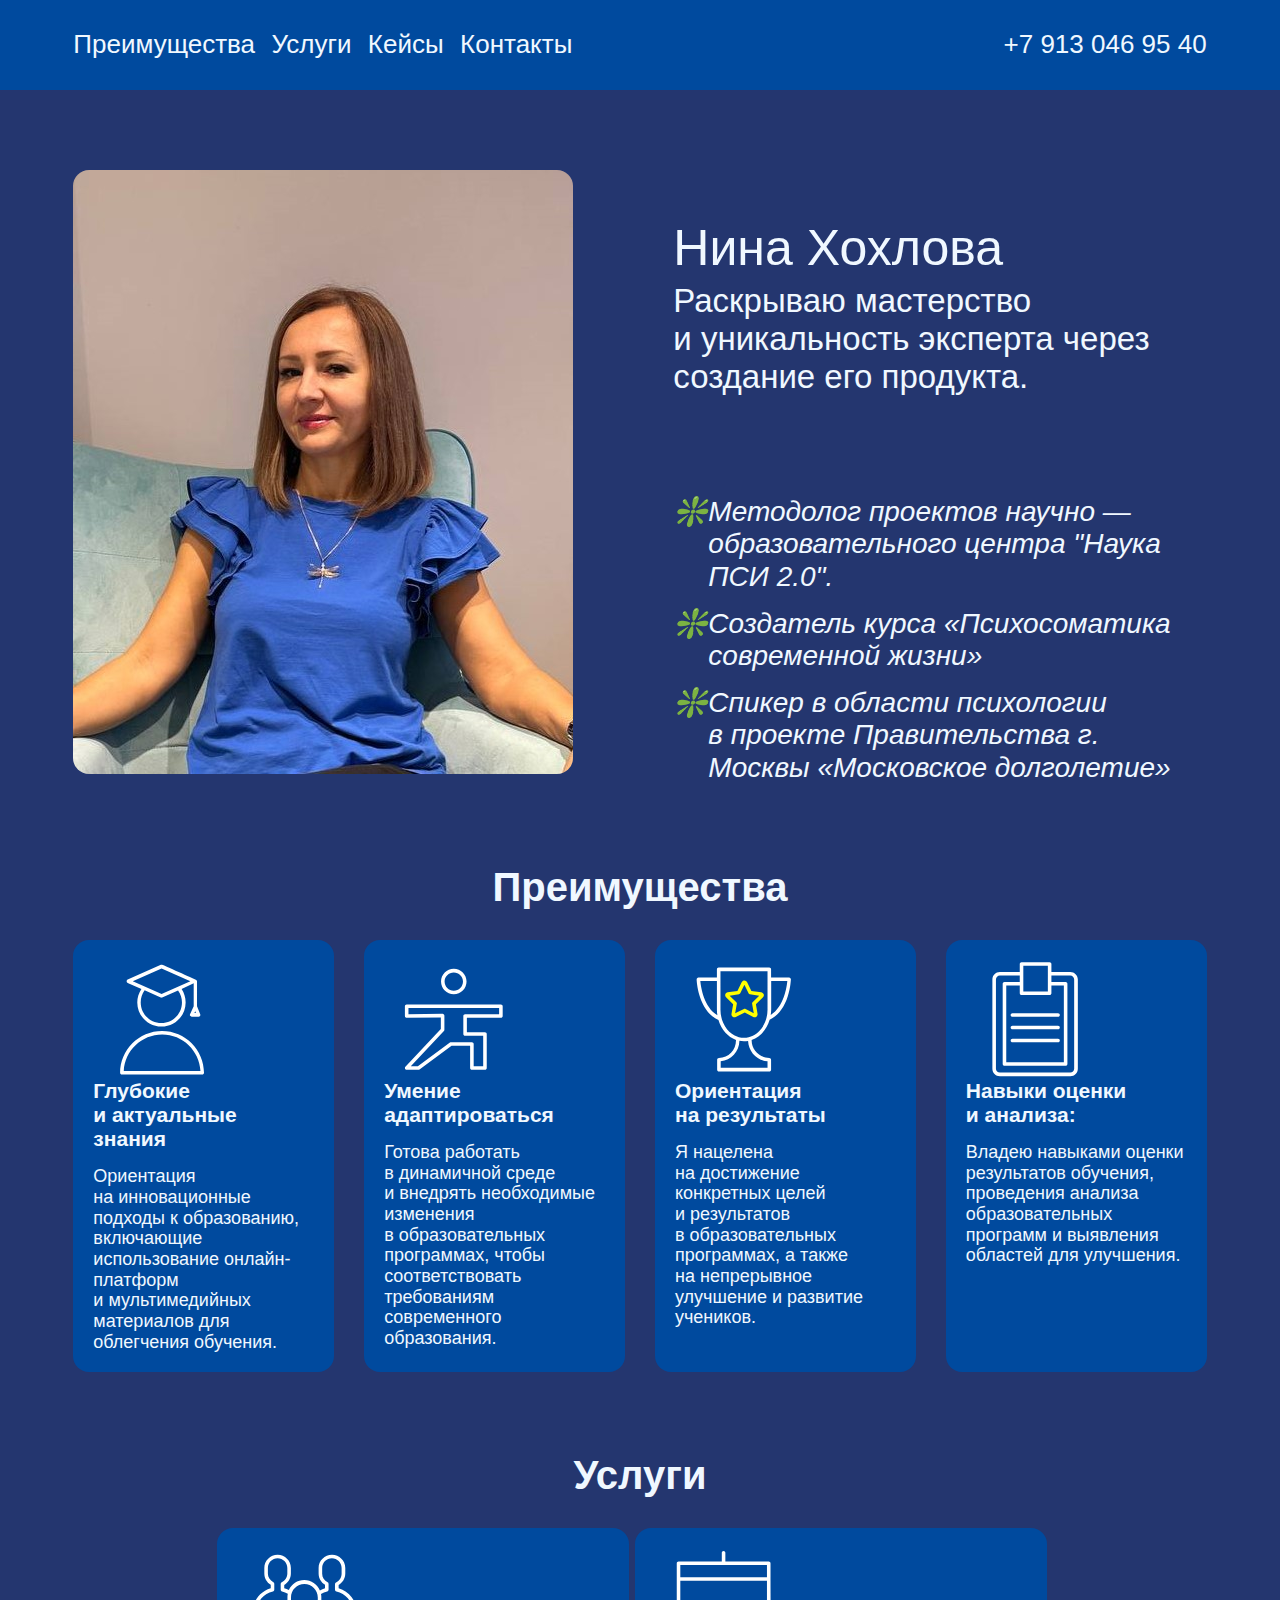
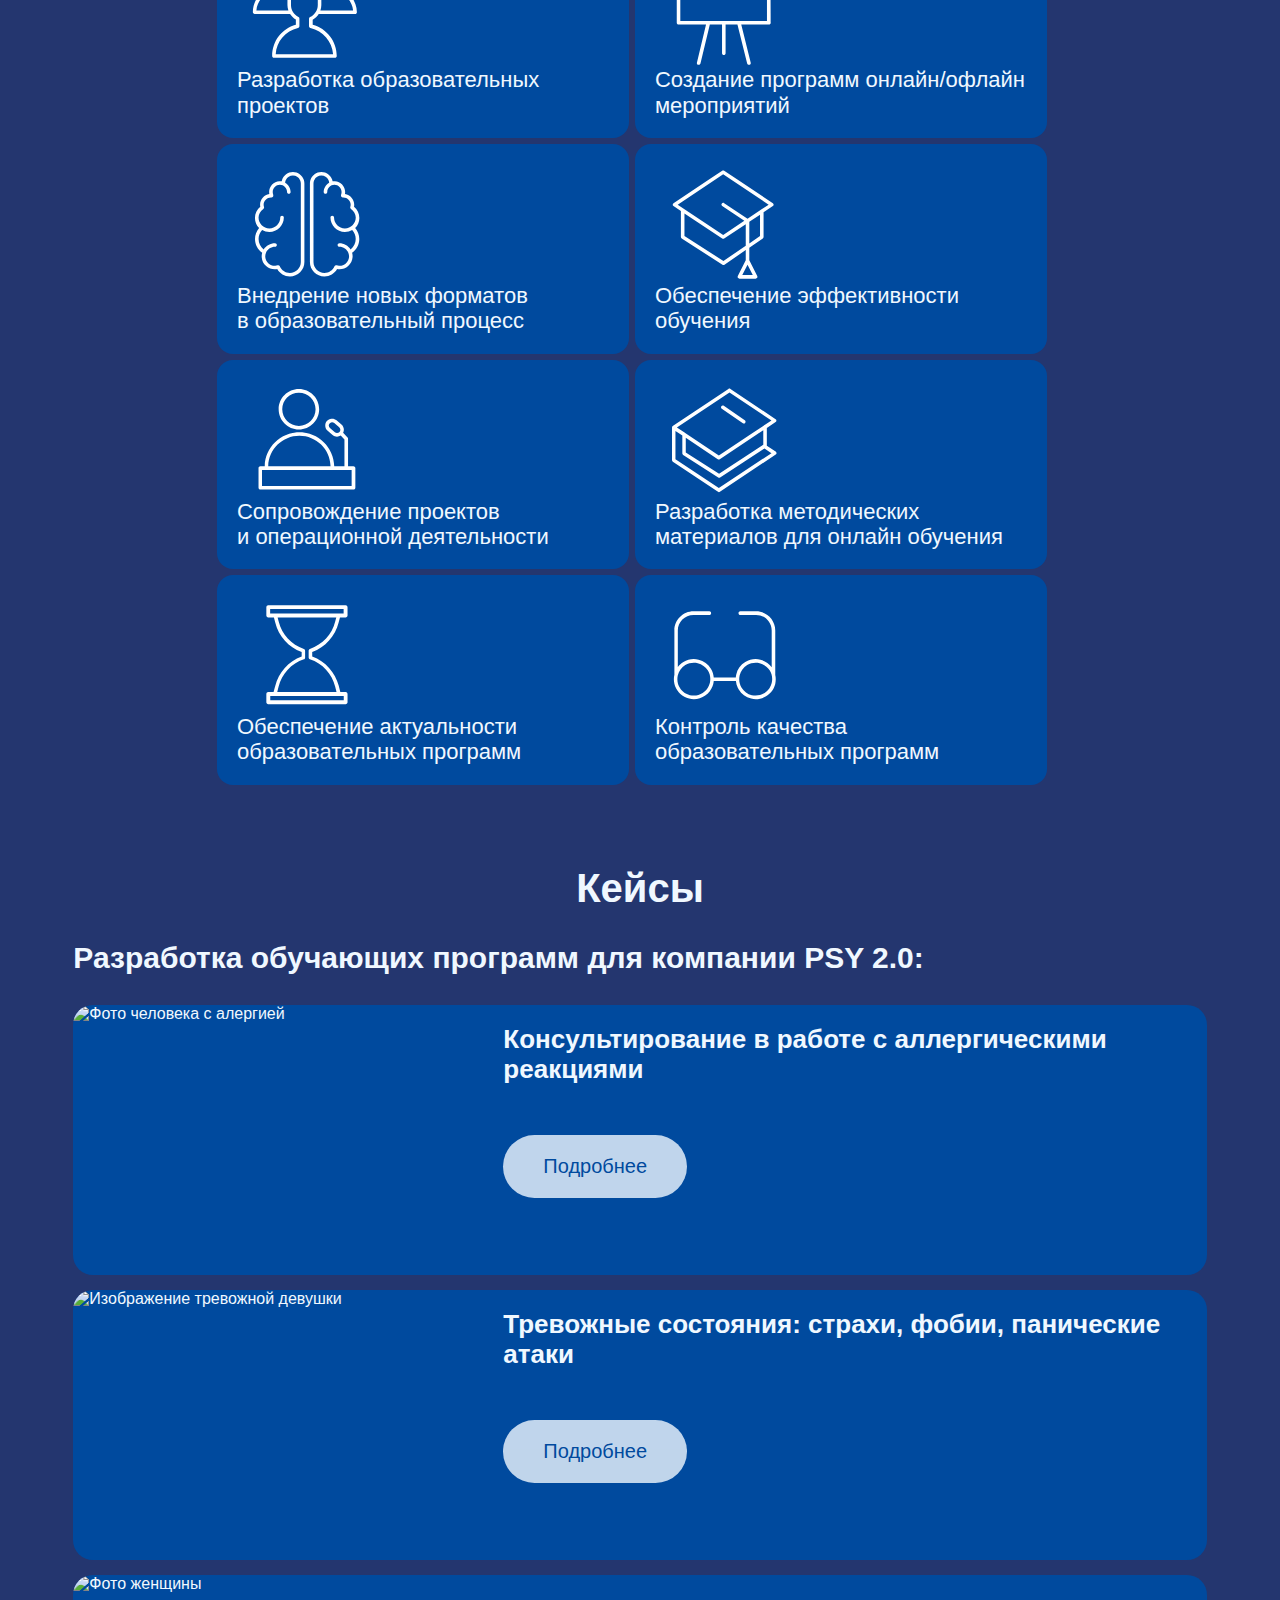
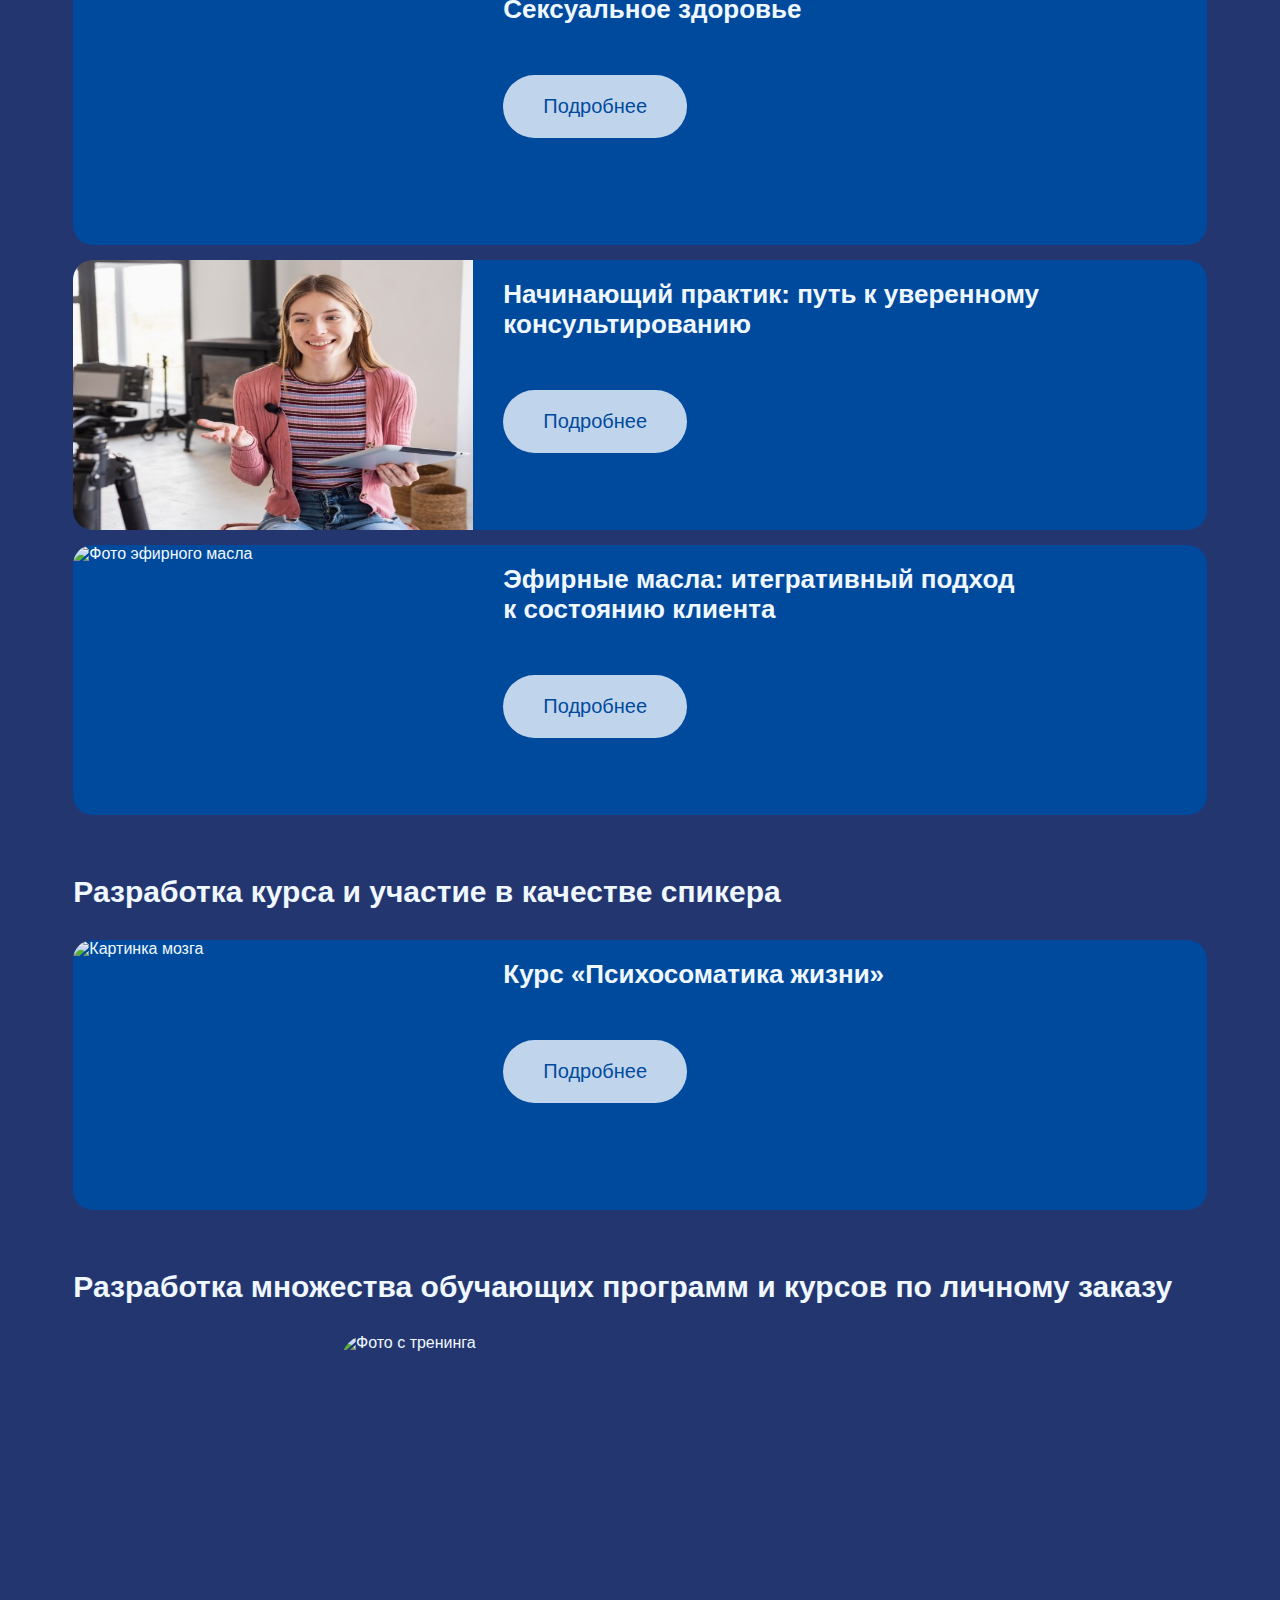
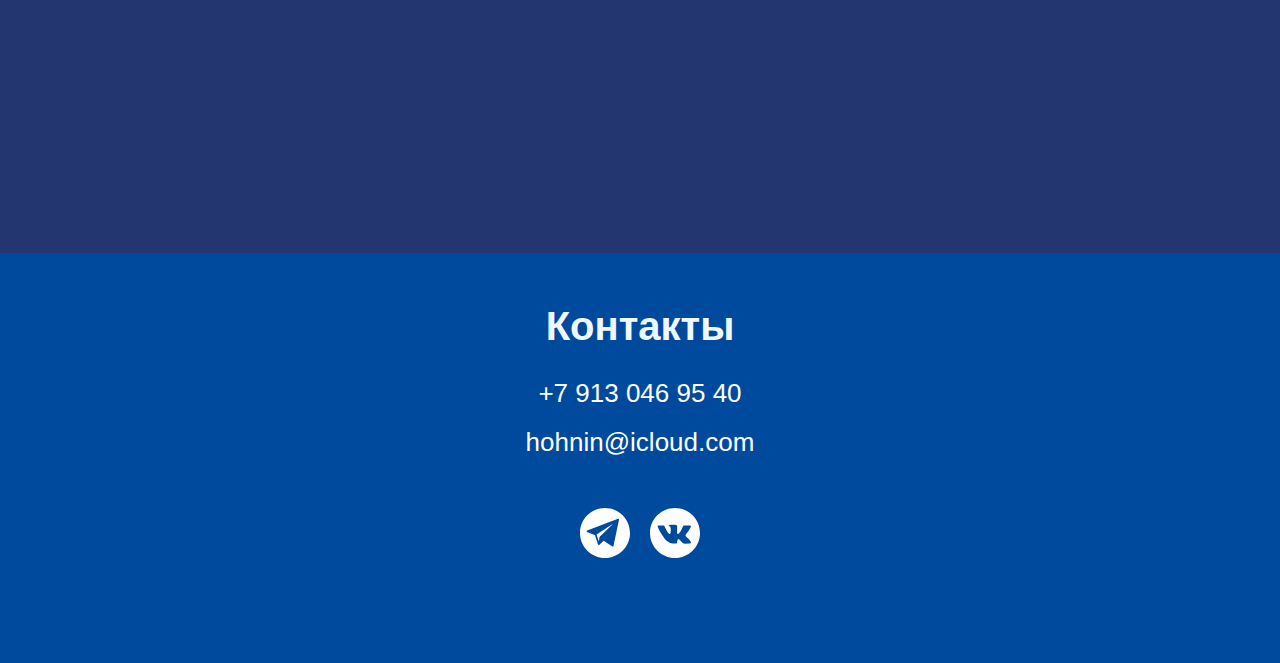
==== NinaKhokhlova/index.html @ d850c5a0 "responsive layout is done" ====
<!DOCTYPE html>
<html lang="ru">
<head>
  <meta charset="UTF-8">
  <meta name="viewport" content="width=device-width, initial-scale=1.0">
  <title>Хохлова Нина - методолог</title>
  <link rel="stylesheet" href="css/normalize.css">
  <link rel="stylesheet" href="css/style.css">
  <link rel="stylesheet" href="css/media.css">
</head>
<body>
  <header class="header">
    <div class="container header__container">
      <nav class="header__nav">
        <ul class="header__list list-reset">
          <li><a href="#benefits" class="header__item">Преимущества</a></li>
          <li><a href="#services" class="header__item">Услуги</a></li>
          <li><a href="#" class="header__item">Кейсы</a></li>
          <li><a href="#" class="header__item">Контакты</a></li>
        </ul>
      </nav>
      <a href="tel:+79130469540" class="header__phone">+7 913 046 95 40</a>
      <button class="btn-reset burger">
        <span class="burger__line"></span>
        <span class="burger__line"></span>
        <span class="burger__line"></span>
      </button>
    </div>
  </header>
  <main>
    <section class="top">
      <div class="container flex">
        <picture class="top__photo">
          <source srcset="img/ninaKhokhlovaSmall.jpg" media="(max-width: 1452px)">
          <img src="img/topPhoto.jpg" alt="Фото Нины Хохловой">
        </picture>
        <div class="top__card">
          <h1 class="top__name">Нина Хохлова</h1>
          <h2 class="top__subhead">Раскрываю мастерство и&nbsp;уникальность эксперта через создание его продукта.</h2>
          <p class="top__descr">
          </p>
          <ul class="top__list">
            <li class="top__item">Методолог проектов научно&nbsp;&mdash; образовательного центра &quot;Наука ПСИ 2.0&quot;.</li>
            <li class="top__item">Создатель курса &laquo;Психосоматика современной жизни&raquo;</li>
            <li class="top__item">Спикер в&nbsp;области психологии в&nbsp;проекте Правительства г. Москвы &laquo;Московское долголетие&raquo;</li>
          </ul>
        </div>
      </div>
    </section>
    <section id="benefits" class="benefits">
      <div class="container">
        <h2 class="section-head benefits__head">Преимущества</h2>
        <ul class="benefits__list list-reset">
          <li class="benefits__item">
            <img class="bp" src="img/knowledge1920.svg" alt="">
            <h3 class="benefits__benefit">Глубокие и&nbsp;актуальные знания</h3>
            <p class="benefits__descr">Ориентация на&nbsp;инновационные подходы к&nbsp;образованию, включающие использование онлайн-платформ и&nbsp;мультимедийных материалов для облегчения обучения.</p>
          </li>
          <li class="benefits__item">
            <img class="bp" src="img/move1920.svg" alt="">
            <h3 class="benefits__benefit">Умение адаптироваться</h3>
            <p class="benefits__descr">Готова работать в&nbsp;динамичной среде и&nbsp;внедрять необходимые изменения в&nbsp;образовательных программах, чтобы соответствовать требованиям современного образования.</p>
          </li>
          <li class="benefits__item">
            <img class="bp" src="img/benef1920-cup.svg" alt="">
            <h3 class="benefits__benefit">Ориентация на&nbsp;результаты</h3>
            <p class="benefits__descr">Я&nbsp;нацелена на&nbsp;достижение конкретных целей и&nbsp;результатов в&nbsp;образовательных программах, а&nbsp;также на&nbsp;непрерывное улучшение и&nbsp;развитие учеников.</p>
          </li>
          <li class="benefits__item">
            <img class="bp" src="img/analysis1920.svg" alt="">
            <h3 class="benefits__benefit">Навыки оценки и&nbsp;анализа:</h3>
            <p class="benefits__descr">Владею навыками оценки результатов обучения, проведения анализа образовательных программ и&nbsp;выявления областей для улучшения.</p>
          </li>
        </ul>
      </div>
    </section>
    <section id="services" class="services">
      <div class="container">
        <h2 class="section-head services__head">Услуги</h2>
        <ul class="services__list list-reset">
          <li class="services__service">
            <img class="bp" src="img/group.svg" alt="">
            Разработка образовательных проектов
          </li>
          <li class="services__service">
            <img class="bp" src="img/flipchart.svg" alt=""> 
            Создание программ онлайн/офлайн мероприятий
          </li>
          <li class="services__service">
            <img class="bp" src="img/brain.svg" alt="">
            Внедрение новых форматов в&nbsp;образовательный процесс
          </li>
          <li class="services__service">
            <img class="bp" src="img/hat.svg" alt="">
            Обеспечение эффективности обучения
          </li>
          <li class="services__service">
            <img class="bp" src="img/speaker.svg" alt="">
            Сопровождение проектов и&nbsp;операционной деятельности
          </li>
          <li class="services__service">
            <img class="bp" src="img/book.svg" alt="">
            Разработка методических материалов для онлайн обучения
          </li>
          <li class="services__service">
            <img class="bp" src="img/hourglass.svg" alt="">
            Обеспечение актуальности образовательных программ
          </li>
          <li class="services__service">
            <img class="bp" src="img/glasses.svg" alt="">
            Контроль качества образовательных программ
          </li>
        </ul>
      </div>
    </section>
    <section class="cases">
      <div class="container">
        <h2 class="section-head">Кейсы</h2>
        <span class="cases__card">
          <h3 class="cases__name">Разработка обучающих программ для компании PSY 2.0:</h3>
          <ul class="cases__list list-reset">
            <li class="cases__case">
              <img src="https://medyunion.ru/upload/iblock/8a1/t15v2bgcmighpe0ggkk4ngg0sd3tzs2g.jpg" alt=" Фото человека с алергией" class="cases__img">
              <span class="cases__info">
                <h4 class="cases__head">Консультирование в&nbsp;работе с&nbsp;аллергическими реакциями</h4>
                <button class="cases__button btn-reset"><a target="_blank" href="https://psy20.education/allergy" class="cases__link">Подробнее</a></button>
              </span>
            </li>
            <li class="cases__case">
              <img class="cases__img" src="https://medvestnik.by/images/kfjjigu.jpg" alt="Изображение тревожной девушки">
              <span class="cases__info">
                <h4 class="cases__head">Тревожные состояния: страхи, фобии, панические атаки</h4>
                <button class="cases__button btn-reset"><a target="_blank" href="https://psy20.education/panic" class="cases__link">Подробнее</a></button>
              </span>
            </li>
            <li class="cases__case">
              <img src="https://g.delfi.lv/images/pix/768x438/HmWRMCiFavg/sieviete-sarkanas-lupas-gramata-55122252.jpg" alt="Фото женщины" class="cases__img">
              <span class="cases__info">
                <h4 class="cases__head">Сексуальное здоровье</h4>
                <button class="cases__button btn-reset"><a target="_blank" href="https://psy20.education/sexology" class="cases__link">Подробнее</a></button>
              </span>
            </li>
            <li class="cases__case">
              <img src="img/teacher.jpg" alt="Фото молодой преподовательницы" class="cases__img">
              <span class="cases__info">
                <h4 class="cases__head">Начинающий практик: путь к&nbsp;уверенному консультированию</h4>
                <button class="cases__button btn-reset"><a target="_blank" href="https://psy20.education/start" class="cases__link">Подробнее</a></button>
              </span>
            </li>
            <li class="cases__case">
              <img src="https://cs2.livemaster.ru/storage/66/a9/86e964533bf7e7a39a4aa1d5e1tg--kosmetika-ruchnoj-raboty-lavanda-efirnoe-maslo-vosstanovlenno.jpg" alt="Фото эфирного масла" class="cases__img">
              <span class="cases__info">
                <h4 class="cases__head">Эфирные масла: итегративный подход к&nbsp;состоянию клиента</h4>
                <button class="btn-reset cases__button"><a target="_blank" href="https://psy20.education/aroma" class="cases__link">Подробнее</a></button>
              </span>
            </li>
          </ul>
        </span>
        <h3 class="cases__name">Разработка курса и&nbsp;участие в качестве спикера</h3>
        <span class="cases__card flex row cases__case">
          <img class="cases__img" src="https://s0.rbk.ru/v6_top_pics/media/img/9/28/756247201483289.jpg" alt="Картинка мозга">
          <span class="cases__info">
            <h4 class="cases__head">Курс &laquo;Психосоматика жизни&raquo;</h4>
            <button class="btn-reset cases__button"><a target="_blank" href="https://xn----9sbhgarcba1arjhbl6a1a8b3a.xn--p1ai/%D1%81%D0%BA%D0%B0%D0%B7%D0%BA%D0%BE%D1%82%D0%B5%D1%80%D0%B0%D0%BF%D0%B8%D1%8F_copy15/" class="cases__link">Подробнее</a></button>
          </span>
        </span>
        <span class="cases__card">
          <h3 class="cases__name">Разработка множества обучающих программ и&nbsp;курсов по личному заказу</h3>
          <img class="cases__img cases__bigImg" src="https://rent4all.ru/Frontend/Images//Blog/2017/training_1.jpg" alt="Фото с тренинга">
          <span class="cases__info">
          </span>
        </span>
      </div>
    </section>
  </main>
  <footer class="footer">
    <div class="container">
      <h2 class="section-head footer__head">Контакты</h2>
      <a href="tel:+79130469540" class="footer__phone">+7 913 046 95 40</a>
      <a href="mailto:hohnin@icloud.com" class="footer__mail">hohnin@icloud.com</a>
      <span class="footer__icons">
        <a href="https://t.me/ninakhokhlova" class="footer__link"><img class="footer__svg" src="img/sn_telegram.svg" alt="Ссылка на Telegram"></a>
        <a href="https://vk.com/id268779433" class="footer__link"><img class="footer__svg" src="img/sn_vkontakte.svg" alt="Ссылка на Telegram"></a>
      </span>
    </div>
  </footer>
</body>
</html>
---- NinaKhokhlova/css/style.css ----
html {
  box-sizing: border-box;
}

body {
  font-family: 'FuturaPT', Arial, sans-serif;
  color: aliceblue;
  background-color: rgb(36, 54, 111); /*rgb(7, 7, 77)*/
}

* {
  margin-top: 0;
}

.flex {
  display: flex;
}

.container {
  max-width: 1700px;
  margin: 0 auto;
}

.burger {
  display: none;
}

.list-reset {
  margin: 0;
  padding: 0;
  list-style: none;
}

.btn-reset {
  background-color: transparent;
  border: none;
}

/*header*/

.header {
  margin-bottom: 80px;
  background-color: rgb(0, 74, 158);
}

.header__container {
  display: flex;
  justify-content: space-between;
}

.header__list {
  display: flex;
  flex-direction: row;
  gap: calc(70/1920*100%);
  padding: 30px 0;
}

.header__item {
  text-decoration: none;
  font-size: 26px;
  color: aliceblue;
  transition: color 0.3s ease-in-out, border 0.3s ease-in-out, outline 0.3s ease-in-out;
}

.header__item:focus {
  color: rgb(209, 221, 232);
}

.header__item:hover {
  border-bottom: 1px solid rgb(229, 153, 12);
}

.header__item:active {
  outline: 1px solid rgba(214, 250, 255, 0.067);
}

.header__phone {
  padding: 30px 0;
  font-size: 26px;
  text-decoration: none;
  color: aliceblue;
  transition: color 0.3s ease-in-out, outline 0.3s ease-in-out;
}

.header__phone:focus {
  color: rgb(209, 221, 232);
}

.header__phone:hover {
  color: rgb(229, 153, 12);
}

.header__phone:active {
  outline: 1px solid rgba(214, 250, 255, 0.067);
}

/*top*/

.top {
  margin-bottom: 80px;
}

.top__photo img {
  border-radius: 16px;
  overflow: hidden;
}

.top__card {
  max-width: 900px;
  padding-left: 100px;
}

.top__name {
  margin-top: 0;
  margin-bottom: 5px;
  padding-top: 100px;
  font-size: 60px;
  font-weight: 500;
}

.top__subhead {
  margin-top: 0;
  margin-bottom: 100px;
  font-size: 40px;
  font-weight: 500;
}

.top__list {
  display: flex;
  flex-direction: column;
  gap: 15px;
  margin: 0;
  padding: 0;
  padding-left: 35px;
  list-style: '❇️';
}

.top__item {
  font-size: 30px;
  font-style: italic;
}

/*benefits*/

.section-head {
  margin: 0 auto;
  margin-top: 0;
  margin-bottom: 30px;
  font-size: 48px;
  text-align: center;
}

.benefits {
  margin-bottom: 80px;
}

.bp {
  width: 140px;
  height: 119px;
}

.benefits__list {
  display: flex;
  width: 100%;
  justify-content: center;
  flex-direction: row;
  gap: 30px;
  margin: 0 auto;
}

.benefits__item {
  display: inline-flex;
  flex-direction: column;
  max-width: 400px;
  width: 100%;
  padding: 20px;
  background-color: rgb(0, 74, 158);
  border-radius: 16px;
  transition: background-color 0.5s ease-in-out;
}

.benefits__item:hover {
  background-color: rgb(55, 121, 196);
}

.benefits__benefit {
  margin-top: 0;
  margin-bottom: 15px;
  font-size: 24px;
}

.benefits__descr {
  margin: 0;
  font-size: 22px;
}

/*services*/

.services {
  margin-bottom: 80px;
}

.services__list {
  display: flex;
  flex-wrap: wrap;
  max-width: 1667px;
  margin: 0 auto;
  gap: 6px;
}

.services__service {
  display: flex;
  flex-direction: column;
  max-width: 372px;
  width: 100%;
  padding: 20px;
  font-size: 22px;
  background-color: rgb(0, 74, 158);
  border-radius: 16px;
  transition: background-color 0.5s ease-in-out;
}

.services__service:hover {
  background-color: rgb(55, 121, 196);
}

/*cases*/

.cases__name {
  font-size: 47px;
}

.cases__card {
  margin-bottom: 60px;
}

.cases__list {
  display: flex;
  flex-direction: column;
  gap: 15px;
  margin-bottom: 60px;
}

.cases__case {
  display: flex;
  margin-left: 0;
  border-radius: 20px;
  overflow: hidden;
  background-color: rgb(0, 74, 158);
}

.cases__info {
  padding-top: 20px;
  padding-left: 30px;
  padding-right: 30px;
}

.cases__head {
  margin-bottom: 50px;
  font-size: 42px;
}

.cases__img {
  max-width: 500px;
  width: 100%;
  height: 320px;
}

.cases__button {
  padding: 20px 40px;
  color: rgb(0, 74, 158);
  border-radius: 50px;
  background-color: aliceblue;
  opacity: 0.8;
  transition: outline 0.3s ease-in-out, opacity 0.3s ease-in-out, color 0.3s ease-in-out;
}

.cases__button:focus {
  outline: 2px solid orange;
}

.cases__button:hover {
  opacity: 1;
}

.cases__button:active {
  color: orange;
}

.cases__link {
  font-size: 30px;
  color: inherit;
  text-decoration: none;
}

.cases__bigImg {
  display: flex;
  max-width: 1000px;
  width: 100%;
  min-height: 660px;
  margin: 0 auto;
  margin-bottom: 100px;
  border-radius: 30px;
}

/*footer*/
.footer {
  background-color: rgb(0, 74, 158);
}

.footer__head {
  padding-top: 50px;
}

.footer__phone {
  display: block;
  margin-bottom: 20px;
  text-align: center;
  font-size: 35px;
  text-decoration: none;
  color: white;
}

.footer__mail {
  display: block;
  padding-bottom: 50px;
  text-align: center;
  font-size: 35px;
  text-decoration: none;
  color: white;
}

.footer__icons {
  display: flex;
  justify-content: center;
  gap: 20px;
  padding-bottom: 100px;
}

.footer__svg {
  width: 50px;
  height: 50px;
}
---- NinaKhokhlova/css/media.css ----
body {
  --container: calc(1700/1920*100%);
}

@media (max-width: 1698px) {

  .container {
    max-width: var(--container);
  }

  .top__card {
    max-width: 700px;
  }

  .top__name {
    font-size: 50px;
  }

  .top__subhead {
    font-size: 38px;
  }

  .services__list {
    max-width: 1272px;
    margin: 0 auto;
  }

  .cases__name {
    font-size: 38px;
  }

  .cases__head {
    font-size: 30px;
  }

  .cases__link {
    font-size: 25px;
  }

  .cases__bigImg {
    max-width: 800px;
    min-height: 500px;
  }

  .footer__mail, .footer__phone {
    font-size: 30px;
  }
}

@media (max-width: 1452px) {

  .top__card {
    max-width: 650px;
  }

  .top__name {
    padding-top: 50px;
  }

  .top__subhead {
    font-size: 33px;
  }

  .top__item {
    font-size: 28px;
  }

  .section-head {
    font-size: 40px;
  }

  .benefits__benefit {
    font-size: 21px;
  }

  .benefits__descr {
    font-size: 18px;
  }

  .services__list {
    max-width: 846px;
  }

  .cases__name {
    font-size: 30px;
  }

  .cases__head {
    font-size: 26px;
  }

  .cases__link {
    font-size: 20px;
  }

  .cases__img {
    max-width: 400px;
    height: 270px;
  }

  .cases__bigImg {
    max-width: 600px;
    min-height: 400px;
  }

  .footer__mail, .footer__phone {
    font-size: 26px;
  }
}

@media (max-width: 1200px) {

  .section-head {
    font-size: 35px;
    font-weight: 500;
  }

  .header__item {
    font-size: 22px;
  }

  .header__phone {
    font-size: 22px;
  }

  .top__card {
    max-width: 570px;
    padding-left: 70px;
  }

  .top__photo img {
    max-width: 400px;
  }

  .top__name {
    font-size: 40px;
  }

  .top__subhead {
    margin-bottom: 50px;
    font-size: 30px;
  }

  .top__item {
    font-size: 25px;
  }

  .benefits__descr {
    font-size: 15px;
  }

  .services__service {
    font-size: 16px;
  }

  .benefits__benefit {
    font-size: 16px;
  }

  .benefits__descr {
    font-size: 14px;
  }

  .cases__name {
    font-size: 27px;
  }

  .cases__head {
    font-size: 20px;
  }

  .cases__link {
    font-size: 18px;
  }
}

@media (max-width: 1100px) {

  .section-head {
    font-size: 30px;
  }

  .top__photo img {
    max-width: 300px;
  }

  .top__name {
    padding-top: 0;
    font-size: 35px;
  }

  .top__subhead {
    margin-bottom: 38px;
    font-size: 25px;
  }

  .benefits__list {
    gap: 10px;
  }

  .benefits__item {
    padding: 10px;
  }

  .cases__name {
    font-size: 23px;
  }
}

@media (max-width: 992px) {
  .top__photo img {
    max-width: 200px;
  }

  .top__card {
    max-width: 500px;
  }

  .top__name {
    font-size: 30px;
  }

  .top__subhead {
    margin-bottom: 28px;
    font-size: 20px;
  }

  .top__item {
    font-size: 18px;
  }

  .section-head {
    font-size: 25px;
  }

  .benefits__benefit {
    font-size: 14px;
  }

  .benefits__descr {
    font-size: 12px;
  }

  .services__list {
    max-width: 750px;
    margin: 0 auto;
  }

  .services__service {
    max-width: 315px;
  }

  .cases__name {
    font-size: 20px;
  }

  .cases__head {
    font-size: 18px;
  }

  .cases__link {
    font-size: 16px;
  }

  .footer__mail, .footer__phone {
    font-size: 22px;
  }
}

@media (max-width: 830px) {
  .top__card {
    max-width: 400px;
    padding-left: 40px;
  }

  .services__list {
    max-width: 475px;
  }

  .services__service {
    max-width: 189px;
  }

  .cases__img {
    width: 290px;
    height: 200px;
  }
}

@media (max-width: 740px) {

  .flex {
    justify-content: space-between;
  }

  .header__item, .header__phone {
    font-size: 18px;
  }

  .top__card {
    max-width: 370px;
    padding-left: 15px;
  }

  .top__photo img {
    max-width: 150px;
  }

  .top__name {
    font-size: 28px;
  }

  .top__subhead {
    font-size: 19px;
  }

  .top__descr {
    font-size: 16px;
  }

  .section-head {
    font-size: 25px;
  }

  .benefits__list {
    flex-wrap: wrap;
  }

  .bp {
    margin: 0 auto;
  }

  .cases__name {
    font-size: 19px;
  }

  .cases__head {
    font-size: 17px;
  }

  .cases__link {
    font-size: 16px;
  }

  .cases__head {
    margin-bottom: 20px;
  }

  .cases__img {
    width: 200px;
    height: 150px;
  }

  .cases__button {
    padding: 10px 25px;
  }

}

@media (max-width: 568px) {

  .header {
    margin-bottom: 40px;
  }

  .header__container {
    flex-direction: column-reverse;
  }

  .header__phone {
    display: none;
  }

  .header__list {
    display: flex;
    justify-content: center;
  }

  .header__item {
    font-size: 17px;
  }

  .flex {
    flex-direction: column;
  }

  .row {
    flex-direction: row;
  }

  .top__photo {
    margin: 0 auto;
  }

  .top__photo img {
    max-width: 200px;
    margin: 0 auto;
  }

  .top__card {
    max-width: 500px;
    padding-left: 0;
  }

  .top__name {
    text-align: center;
  }

  .top__subhead {
    text-align: center;
  }

  .services__list {
    max-width: 320px;
  }

  .services__service {
    max-width: 137px;
    padding: 10px;
    font-size: 13px;
  }

  .cases__name {
    font-size: 17px;
  }

  .cases__head {
    margin-bottom: 10px;
    font-size: 15px;
  }

  .cases__img {
    display: none;
  }

  .cases__button {
    margin-bottom: 10px;
  }

  .cases__link {
    font-size: 13px;
  }

  .footer__mail, .footer__phone {
    font-size: 17px;
  }

  .footer__icons {
    padding-bottom: 50px;
  }
}

@media (max-width: 362px) {

  .header__list {
    overflow: scroll;
  }

  .services__list {
    max-width: 138px;
  }
}
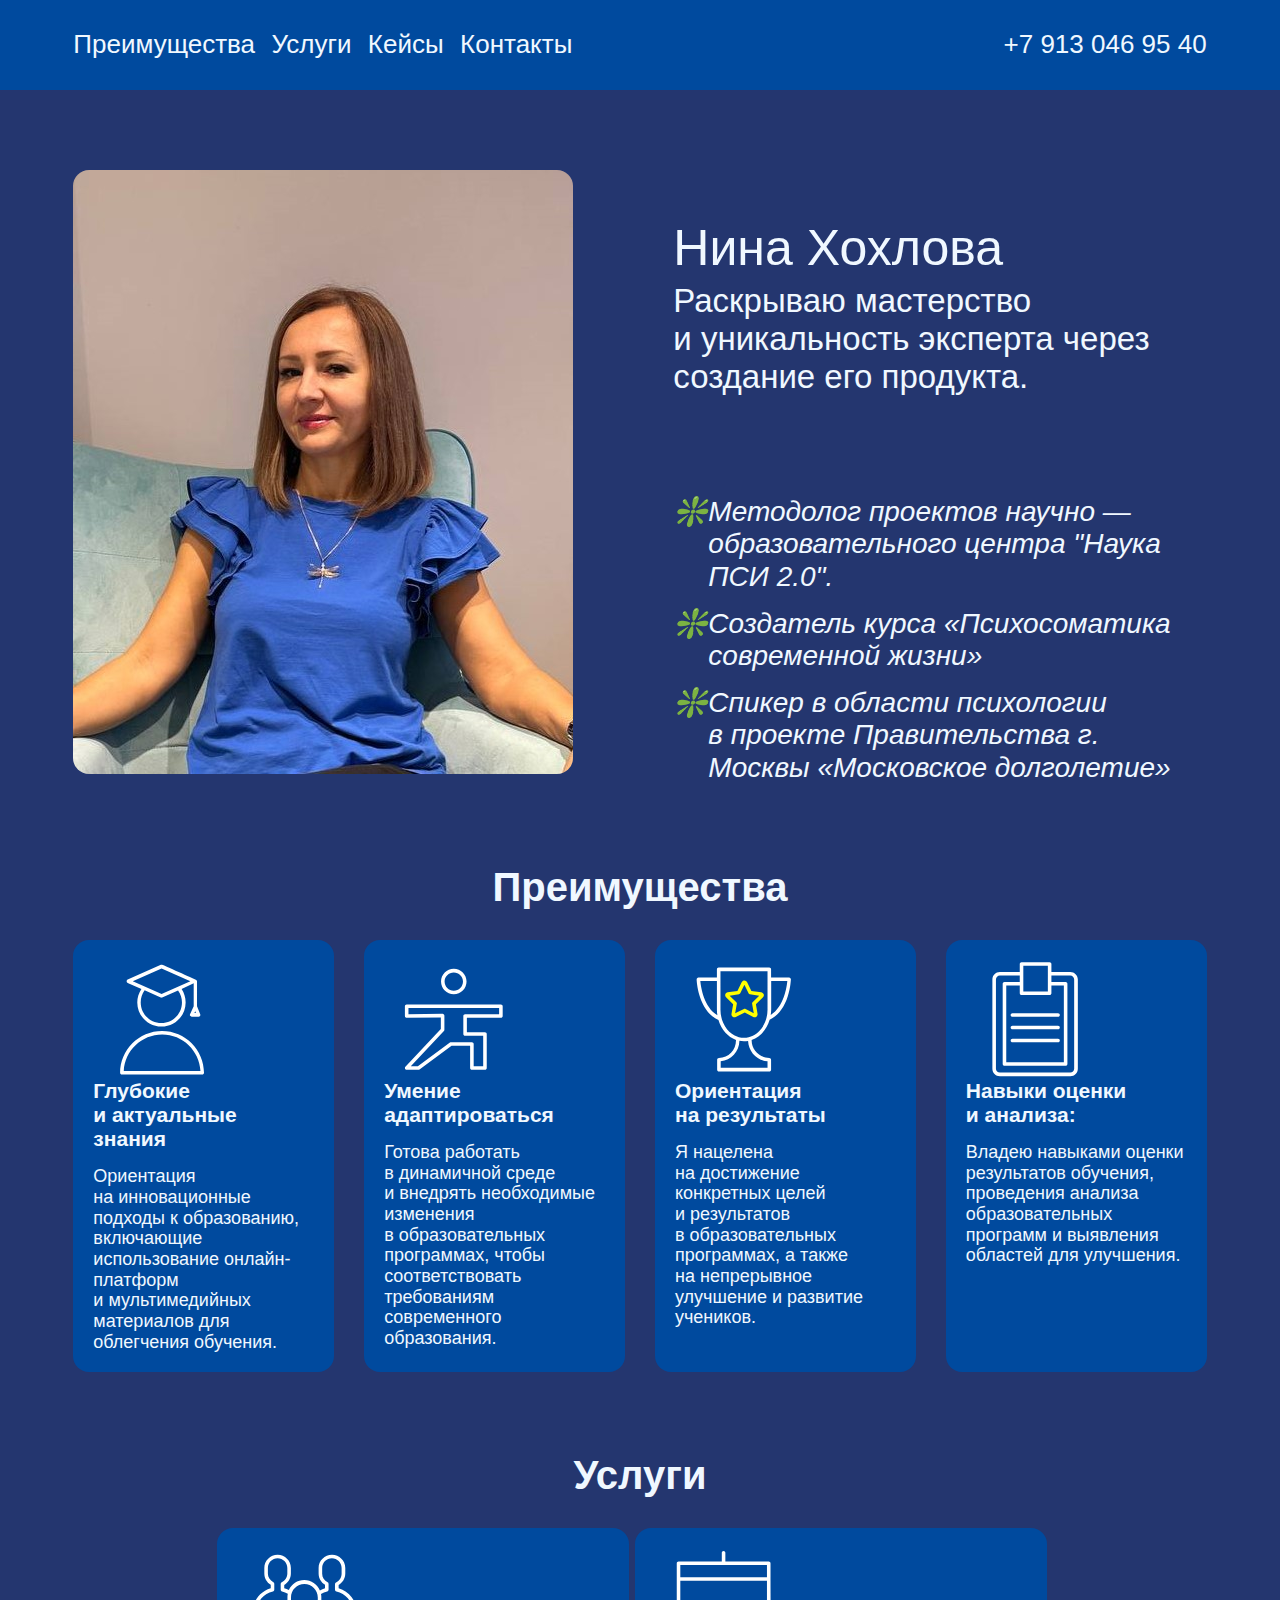
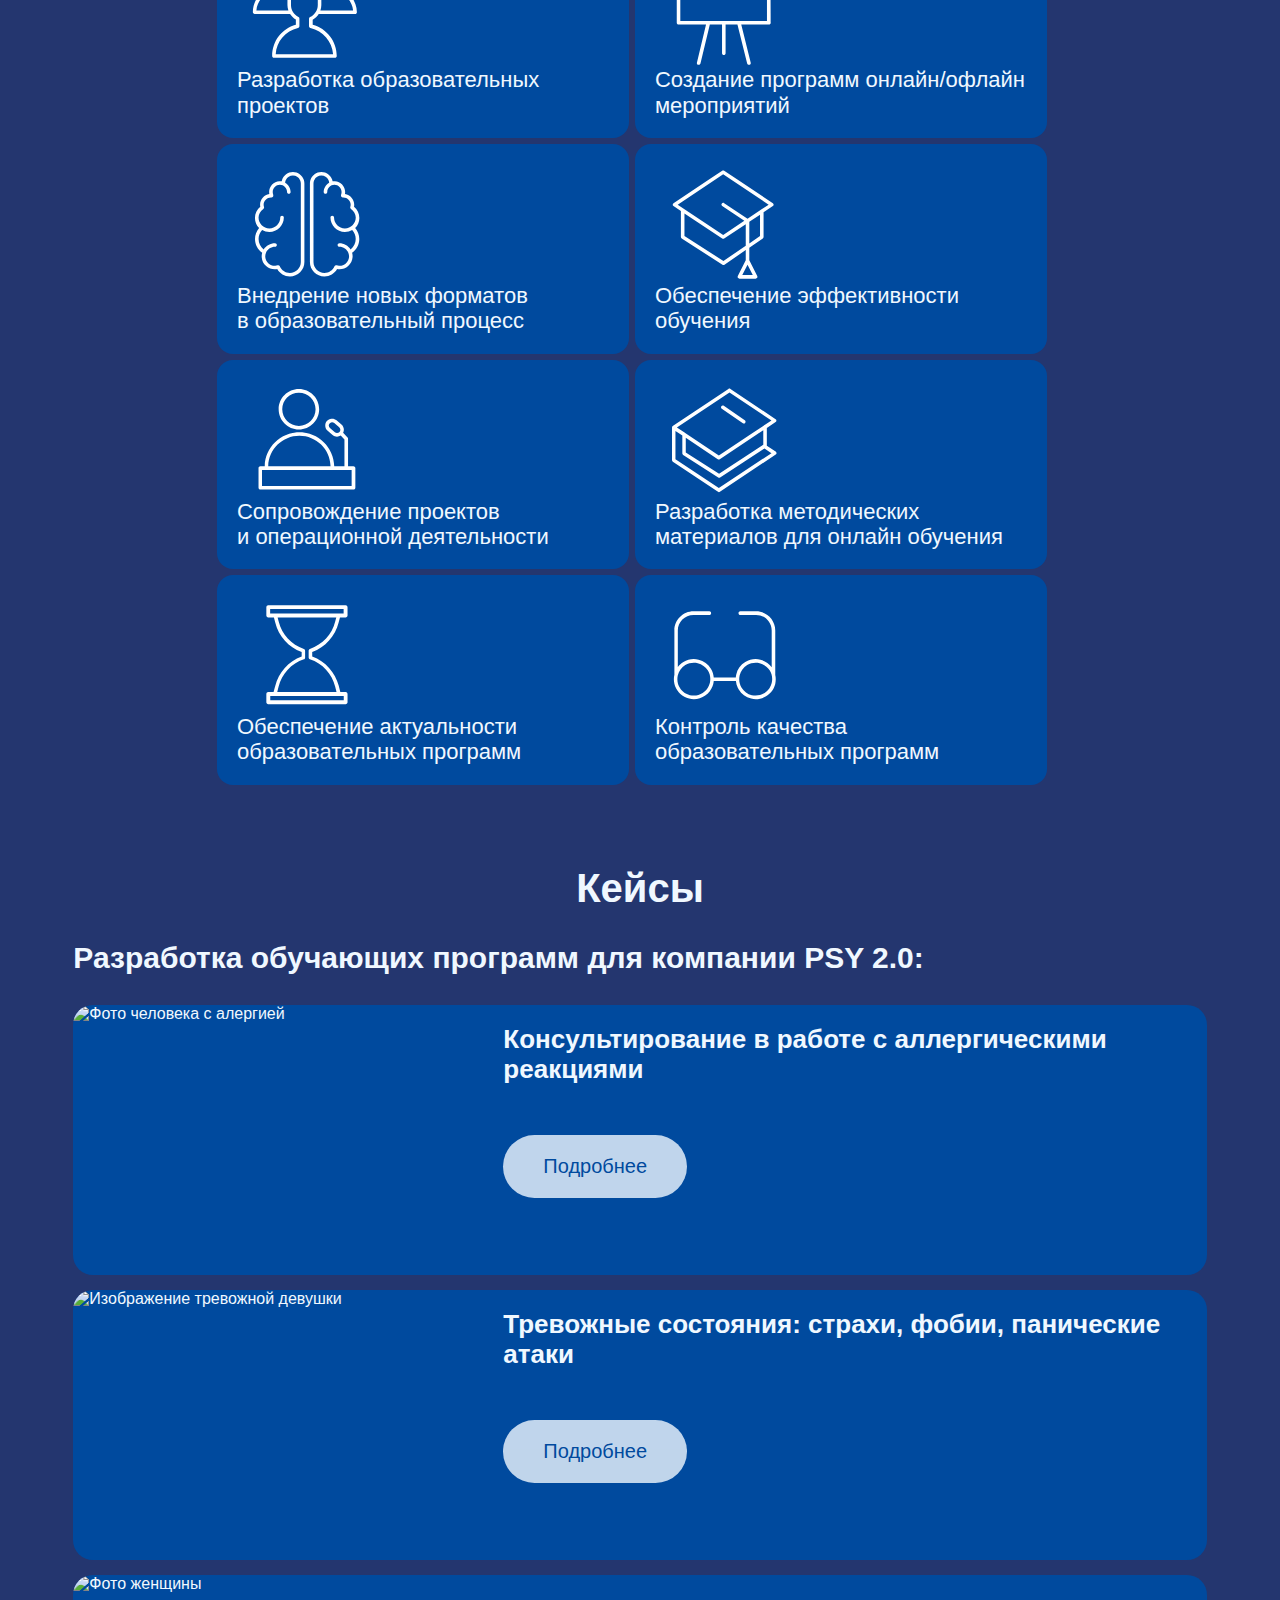
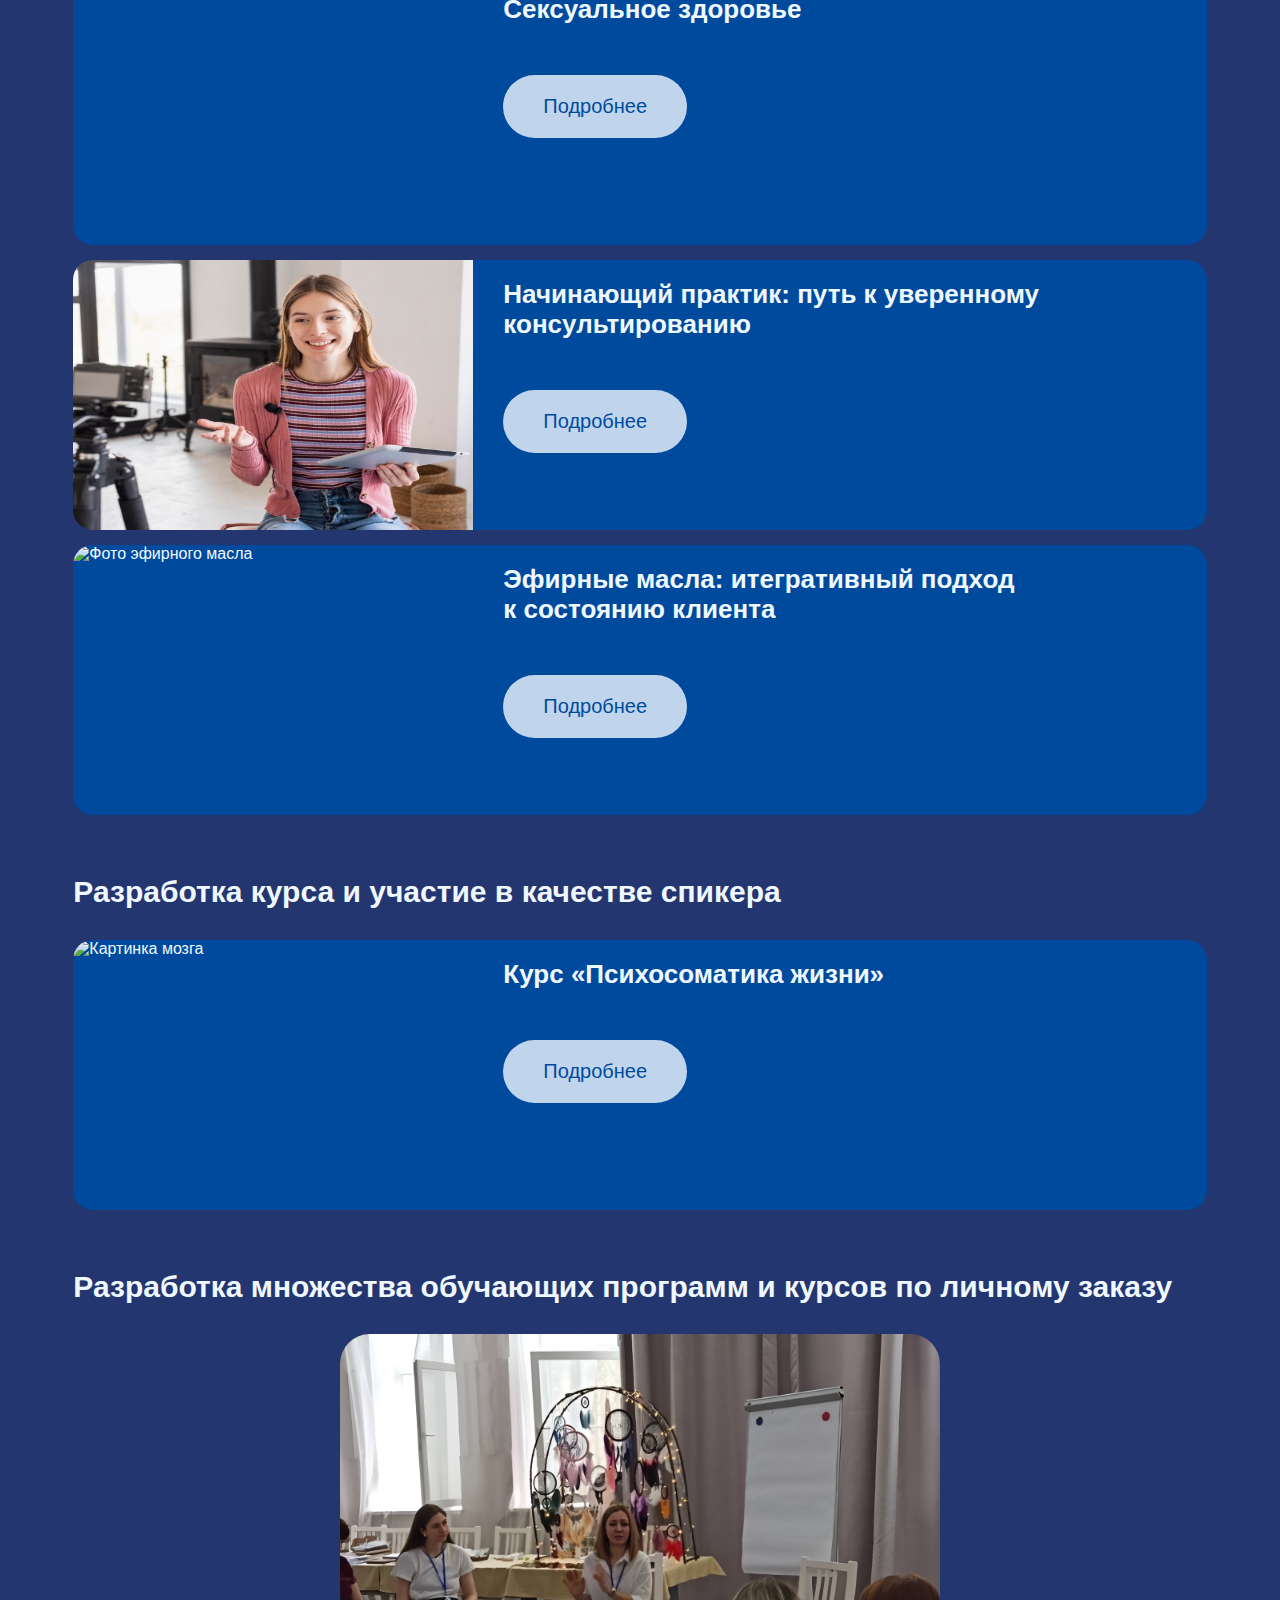
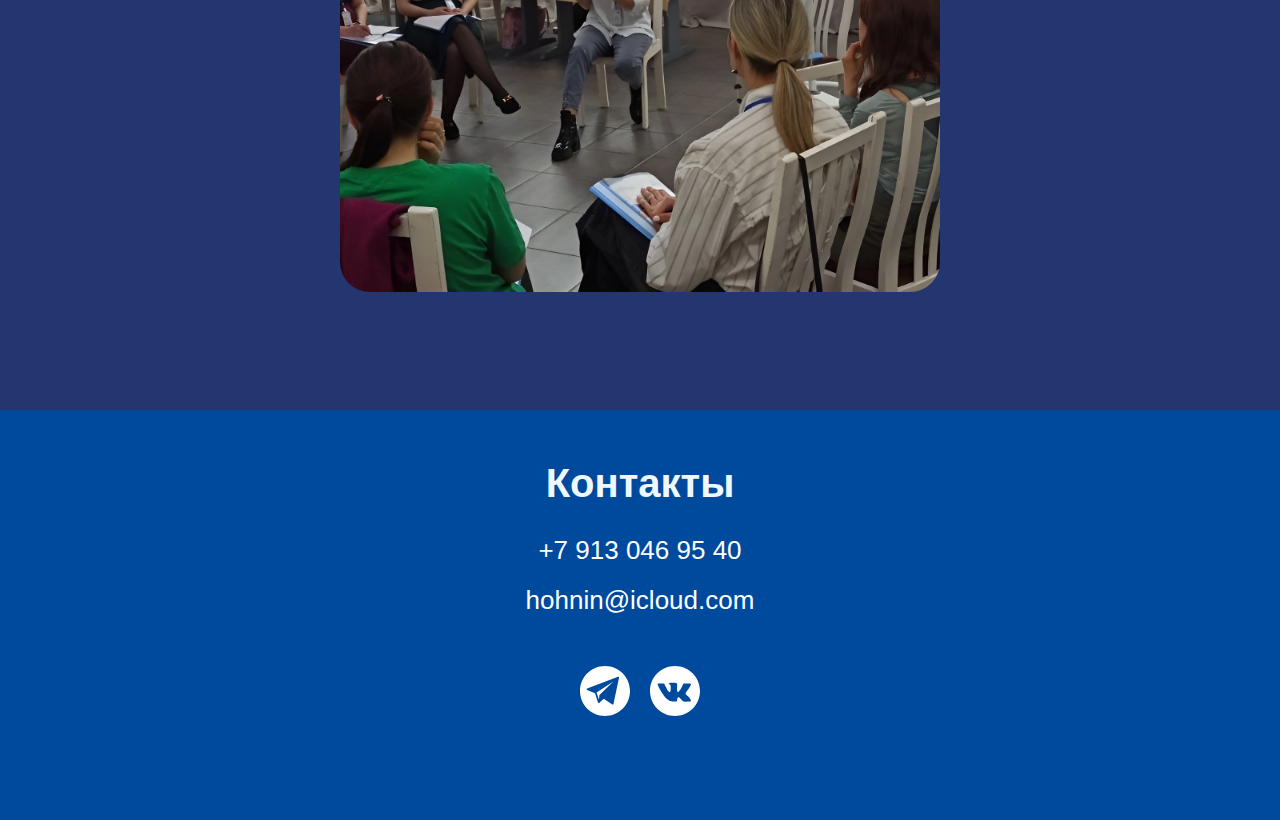
==== commit 296b58b3: "the work is done" ====
--- a/NinaKhokhlova/index.html
+++ b/NinaKhokhlova/index.html
@@ -20,11 +20,6 @@
         </ul>
       </nav>
       <a href="tel:+79130469540" class="header__phone">+7 913 046 95 40</a>
-      <button class="btn-reset burger">
-        <span class="burger__line"></span>
-        <span class="burger__line"></span>
-        <span class="burger__line"></span>
-      </button>
     </div>
   </header>
   <main>
@@ -166,7 +161,7 @@
         </span>
         <span class="cases__card">
           <h3 class="cases__name">Разработка множества обучающих программ и&nbsp;курсов по личному заказу</h3>
-          <img class="cases__img cases__bigImg" src="https://rent4all.ru/Frontend/Images//Blog/2017/training_1.jpg" alt="Фото с тренинга">
+          <img class="cases__bigImg" src="img/aGroupF.jpg" alt="Фото с тренинга">
           <span class="cases__info">
           </span>
         </span>
--- a/NinaKhokhlova/css/style.css
+++ b/NinaKhokhlova/css/style.css
@@ -295,9 +295,9 @@
 
 .cases__bigImg {
   display: flex;
-  max-width: 1000px;
-  width: 100%;
-  min-height: 660px;
+  max-width: 850px;
+  width: 100%;
+  min-height: 713px;
   margin: 0 auto;
   margin-bottom: 100px;
   border-radius: 30px;
--- a/NinaKhokhlova/css/media.css
+++ b/NinaKhokhlova/css/media.css
@@ -282,8 +282,13 @@
   }
 
   .cases__img {
-    width: 290px;
+    max-width: 290px;
     height: 200px;
+  }
+
+  .cases__bigImg {
+    max-width: 500px;
+    min-height: 380px;
   }
 }
 
@@ -347,12 +352,17 @@
   }
 
   .cases__img {
-    width: 200px;
+    max-width: 200px;
     height: 150px;
   }
 
   .cases__button {
     padding: 10px 25px;
+  }
+
+  .cases__bigImg {
+    max-width: 400px;
+    min-height: 250px;
   }
 
 }
@@ -459,4 +469,4 @@
   .services__list {
     max-width: 138px;
   }
-}+}
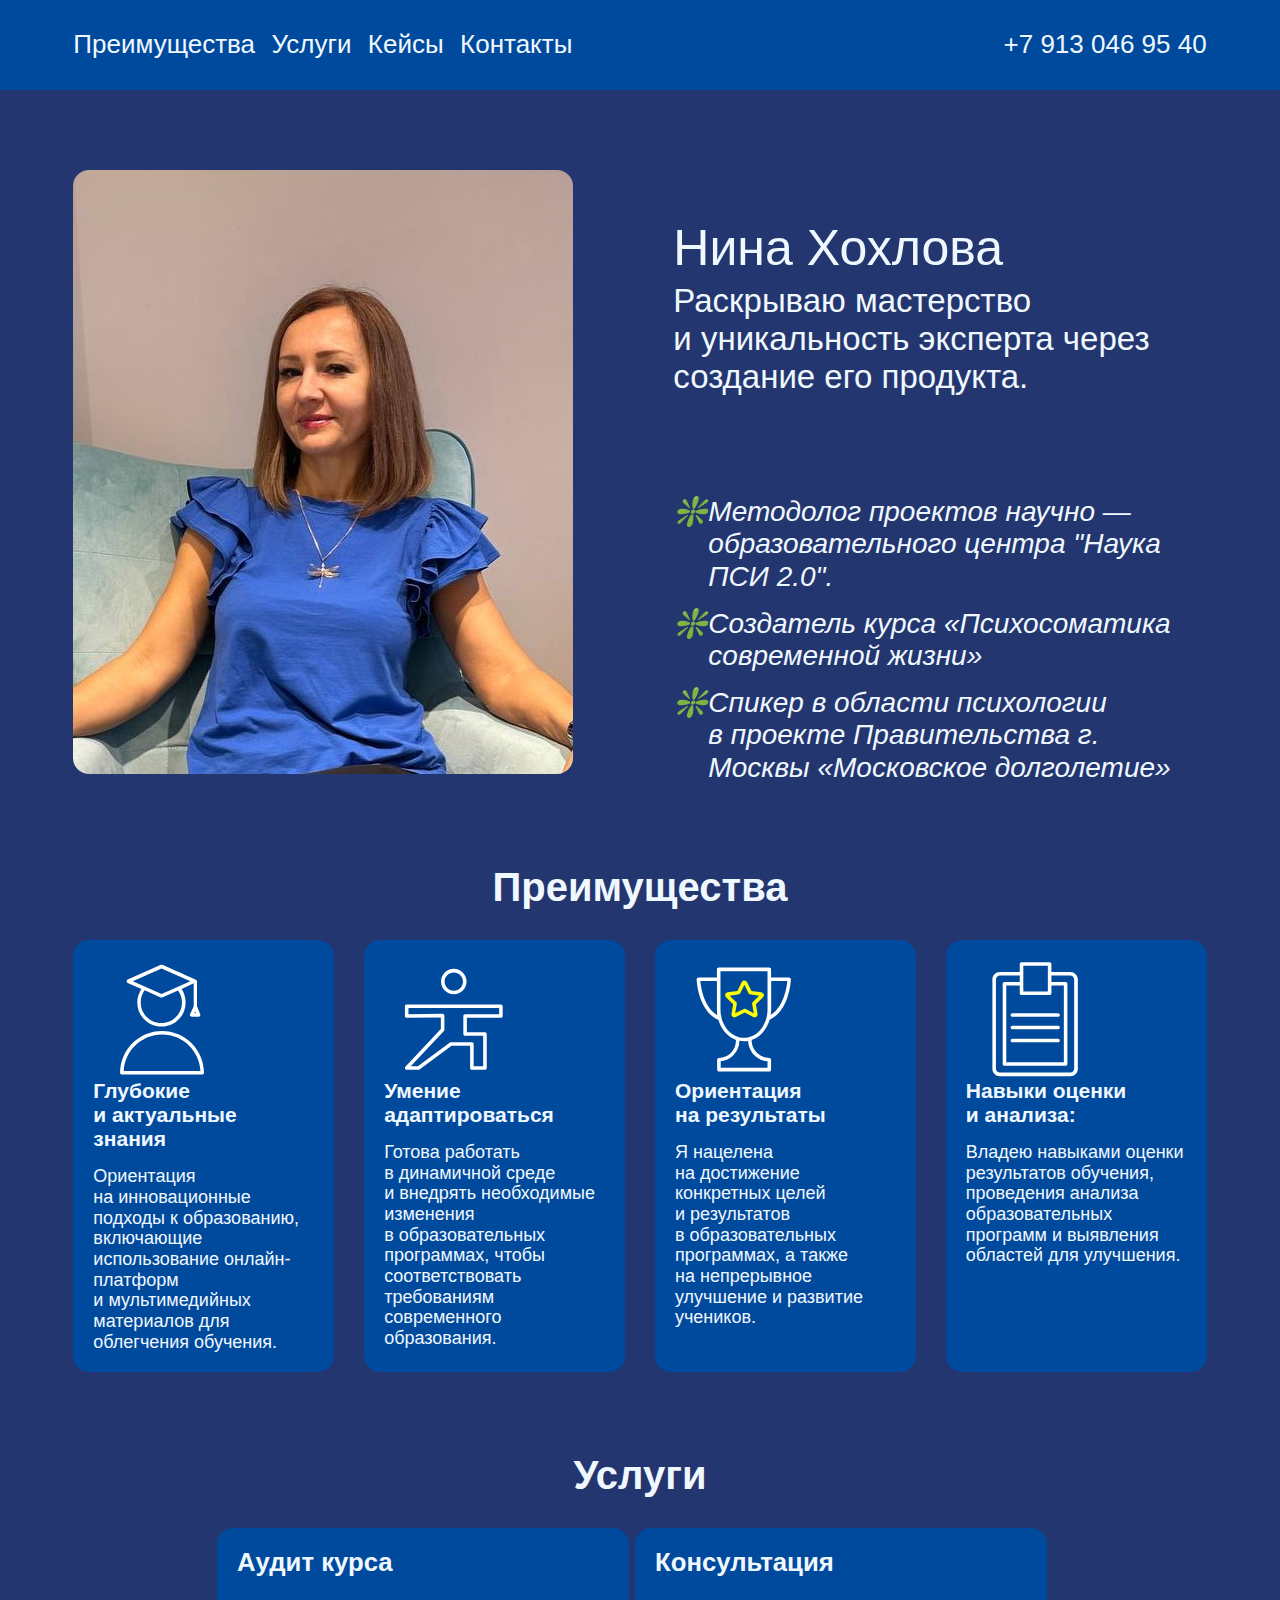
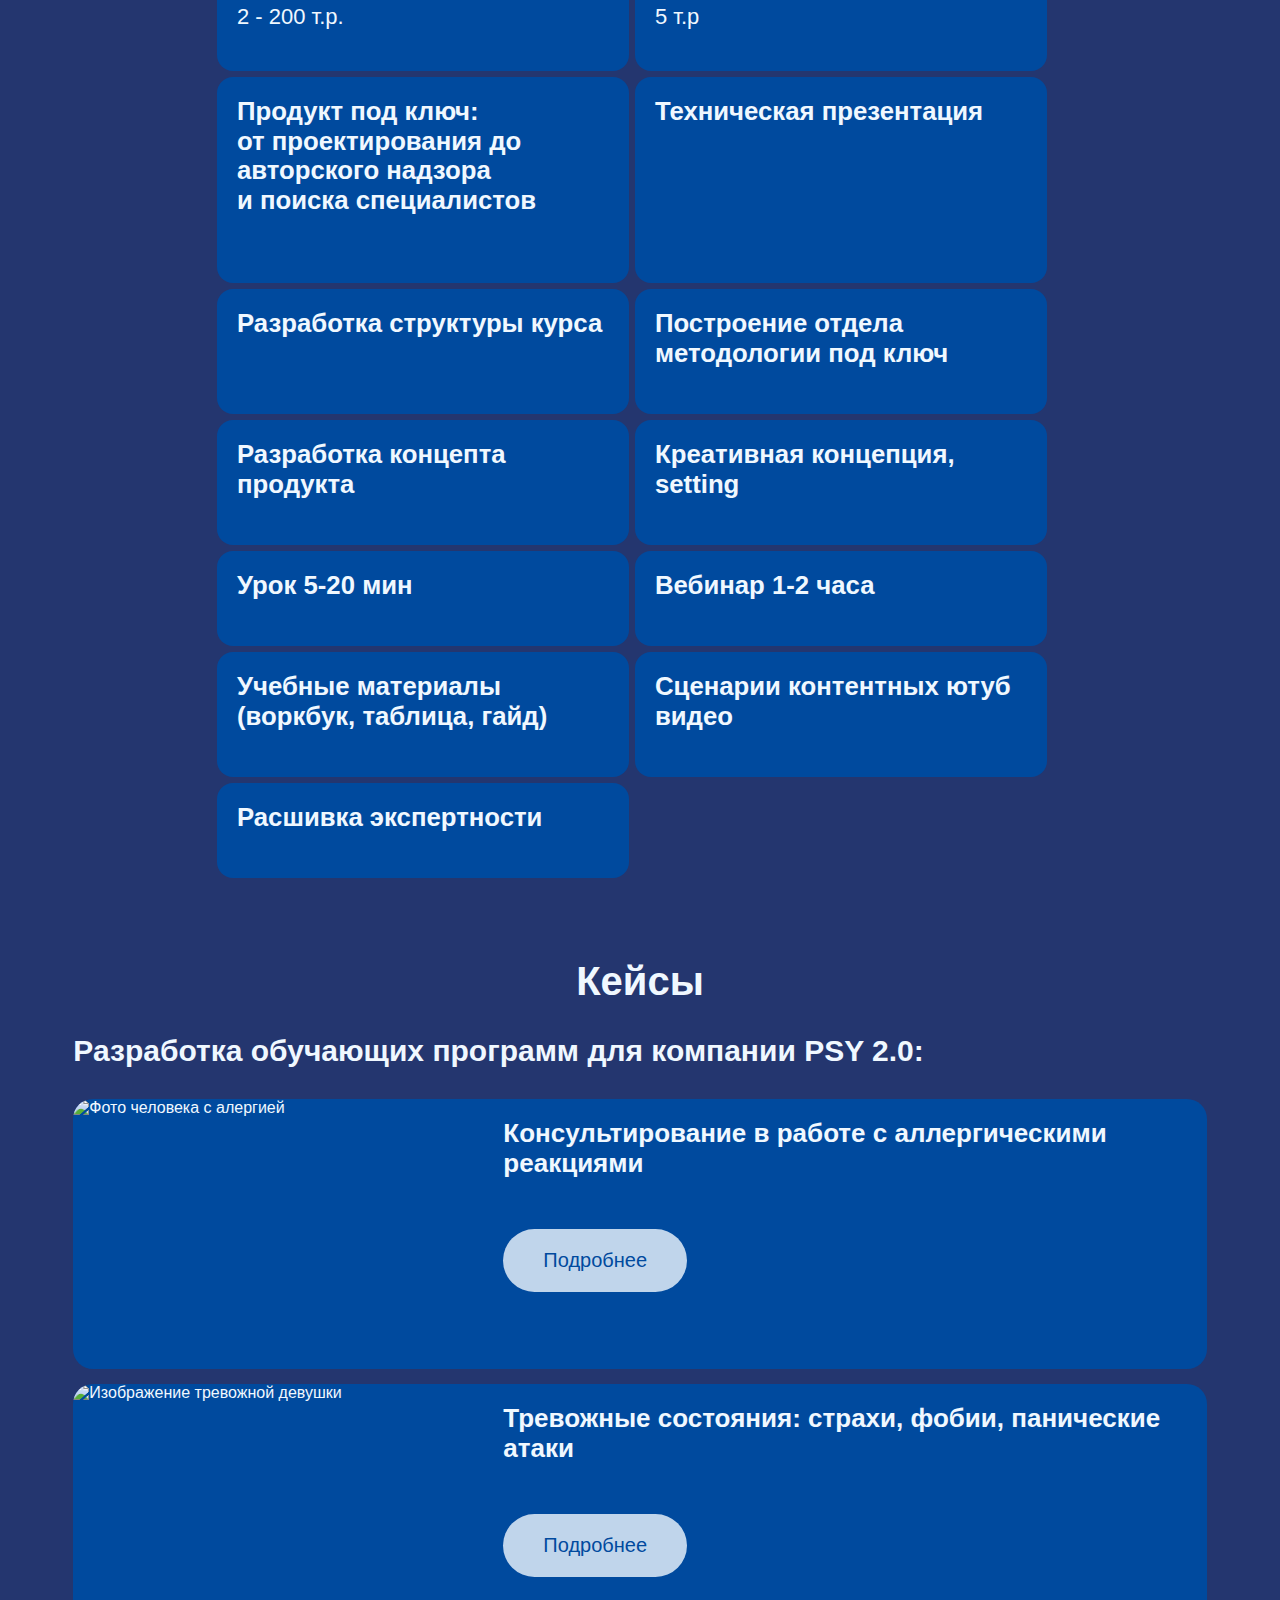
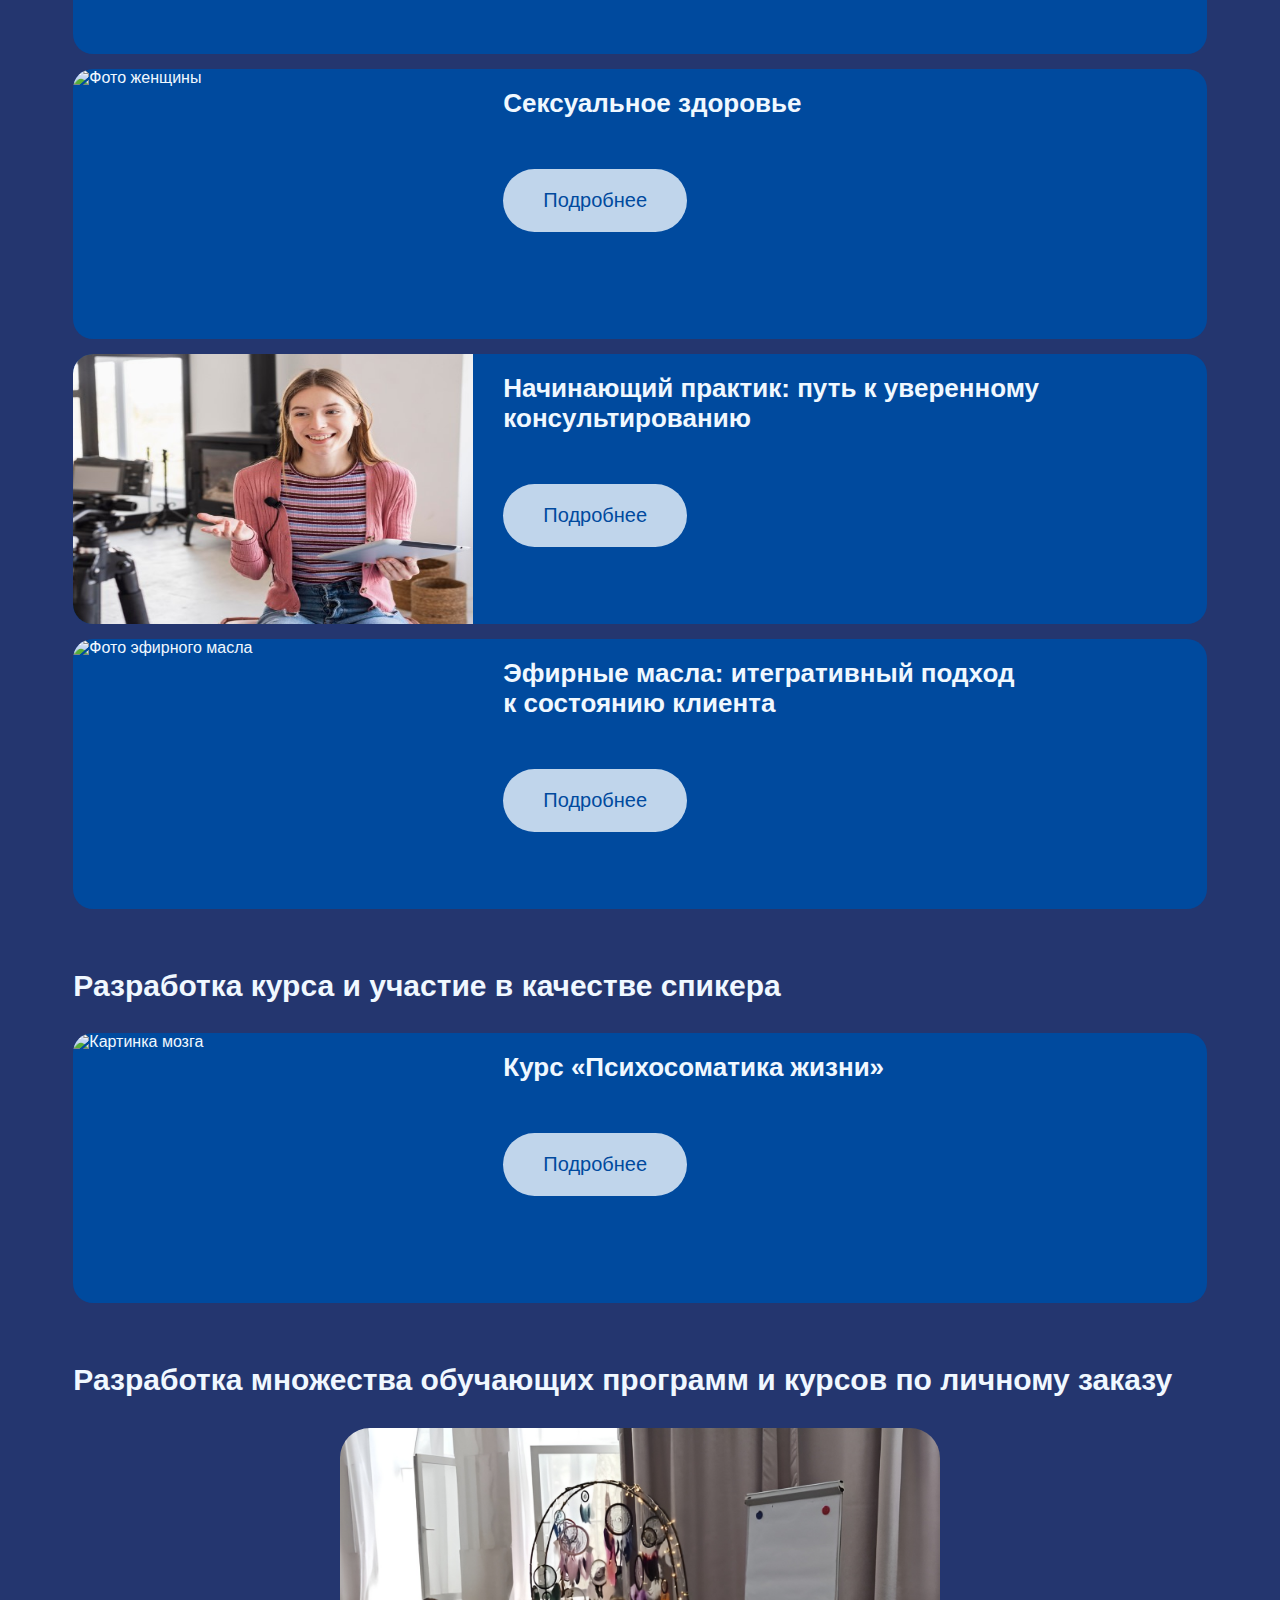
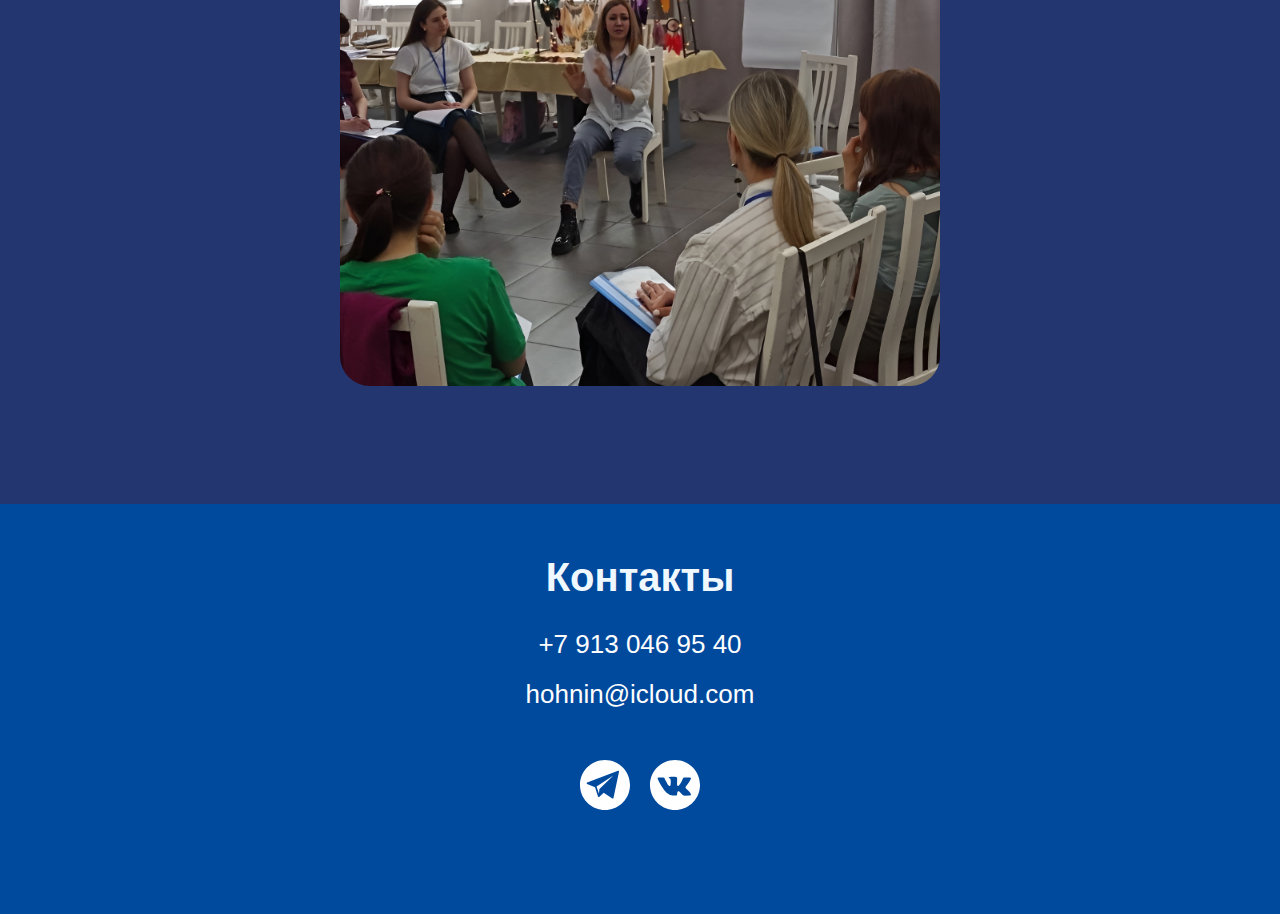
==== commit f8f2552d: "add new services and hidden svgs in services" ====
--- a/NinaKhokhlova/index.html
+++ b/NinaKhokhlova/index.html
@@ -15,8 +15,8 @@
         <ul class="header__list list-reset">
           <li><a href="#benefits" class="header__item">Преимущества</a></li>
           <li><a href="#services" class="header__item">Услуги</a></li>
-          <li><a href="#" class="header__item">Кейсы</a></li>
-          <li><a href="#" class="header__item">Контакты</a></li>
+          <li><a href="#cases" class="header__item">Кейсы</a></li>
+          <li><a href="#contacts" class="header__item">Контакты</a></li>
         </ul>
       </nav>
       <a href="tel:+79130469540" class="header__phone">+7 913 046 95 40</a>
@@ -27,7 +27,7 @@
       <div class="container flex">
         <picture class="top__photo">
           <source srcset="img/ninaKhokhlovaSmall.jpg" media="(max-width: 1452px)">
-          <img src="img/topPhoto.jpg" alt="Фото Нины Хохловой">
+          <img src="img/topPhoto.jpg" alt="Фото Нины Хохловой - методолога">
         </picture>
         <div class="top__card">
           <h1 class="top__name">Нина Хохлова</h1>
@@ -47,22 +47,22 @@
         <h2 class="section-head benefits__head">Преимущества</h2>
         <ul class="benefits__list list-reset">
           <li class="benefits__item">
-            <img class="bp" src="img/knowledge1920.svg" alt="">
+            <img class="bp" src="img/knowledge1920.svg" alt="Преимущества методолога">
             <h3 class="benefits__benefit">Глубокие и&nbsp;актуальные знания</h3>
             <p class="benefits__descr">Ориентация на&nbsp;инновационные подходы к&nbsp;образованию, включающие использование онлайн-платформ и&nbsp;мультимедийных материалов для облегчения обучения.</p>
           </li>
           <li class="benefits__item">
-            <img class="bp" src="img/move1920.svg" alt="">
+            <img class="bp" src="img/move1920.svg" alt="Преимущества методолога">
             <h3 class="benefits__benefit">Умение адаптироваться</h3>
             <p class="benefits__descr">Готова работать в&nbsp;динамичной среде и&nbsp;внедрять необходимые изменения в&nbsp;образовательных программах, чтобы соответствовать требованиям современного образования.</p>
           </li>
           <li class="benefits__item">
-            <img class="bp" src="img/benef1920-cup.svg" alt="">
+            <img class="bp" src="img/benef1920-cup.svg" alt="Преимущества методолога">
             <h3 class="benefits__benefit">Ориентация на&nbsp;результаты</h3>
             <p class="benefits__descr">Я&nbsp;нацелена на&nbsp;достижение конкретных целей и&nbsp;результатов в&nbsp;образовательных программах, а&nbsp;также на&nbsp;непрерывное улучшение и&nbsp;развитие учеников.</p>
           </li>
           <li class="benefits__item">
-            <img class="bp" src="img/analysis1920.svg" alt="">
+            <img class="bp" src="img/analysis1920.svg" alt="Преимущества методолога">
             <h3 class="benefits__benefit">Навыки оценки и&nbsp;анализа:</h3>
             <p class="benefits__descr">Владею навыками оценки результатов обучения, проведения анализа образовательных программ и&nbsp;выявления областей для улучшения.</p>
           </li>
@@ -74,41 +74,60 @@
         <h2 class="section-head services__head">Услуги</h2>
         <ul class="services__list list-reset">
           <li class="services__service">
-            <img class="bp" src="img/group.svg" alt="">
-            Разработка образовательных проектов
-          </li>
-          <li class="services__service">
-            <img class="bp" src="img/flipchart.svg" alt=""> 
-            Создание программ онлайн/офлайн мероприятий
-          </li>
-          <li class="services__service">
-            <img class="bp" src="img/brain.svg" alt="">
-            Внедрение новых форматов в&nbsp;образовательный процесс
-          </li>
-          <li class="services__service">
-            <img class="bp" src="img/hat.svg" alt="">
-            Обеспечение эффективности обучения
-          </li>
-          <li class="services__service">
-            <img class="bp" src="img/speaker.svg" alt="">
-            Сопровождение проектов и&nbsp;операционной деятельности
-          </li>
-          <li class="services__service">
-            <img class="bp" src="img/book.svg" alt="">
-            Разработка методических материалов для онлайн обучения
-          </li>
-          <li class="services__service">
-            <img class="bp" src="img/hourglass.svg" alt="">
-            Обеспечение актуальности образовательных программ
-          </li>
-          <li class="services__service">
-            <img class="bp" src="img/glasses.svg" alt="">
-            Контроль качества образовательных программ
+            <!--<img class="bp" src="img/group.svg" alt="Услуга методолога">-->
+            <h3 class="services__name">Аудит курса</h3>
+            <p class="services__price">2 - 200 т.р.</p>
+          </li>
+          <li class="services__service">
+            <!--<img class="bp" src="img/flipchart.svg" alt="Услуга методолога"> -->
+            <h3 class="services__name">Консультация</h3>
+            <p class="services__price">5 т.р</p>
+          </li>
+          <li class="services__service">
+            <h3 class="services__name">Продукт под ключ: от&nbsp;проектирования до авторского надзора и&nbsp;поиска специалистов</h3>
+            <!--<img class="bp" src="img/brain.svg" alt="Услуга методолога">-->
+            <p class="services__price"></p>
+          </li>
+          <li class="services__service">
+            <h3 class="services__name">Техническая презентация</h3>
+            <!--<img class="bp" src="img/hat.svg" alt="Услуга методолога">-->
+            <p class="services__price"></p>
+          </li>
+          <li class="services__service">
+            <h3 class="services__name">Разработка структуры курса</h3>
+            <!--<img class="bp" src="img/speaker.svg" alt="Услуга методолога">-->
+          </li>
+          <li class="services__service">
+            <h3 class="services__name">Построение отдела методологии под ключ</h3>
+            <!--<img class="bp" src="img/book.svg" alt="Услуга методолога">-->
+          </li>
+          <li class="services__service">
+            <h3 class="services__name">Разработка концепта продукта </h3>
+            <!--<img class="bp" src="img/hourglass.svg" alt="Услуга методолога">-->
+          </li>
+          <li class="services__service">
+            <!--<img class="bp" src="img/glasses.svg" alt="Услуга методолога">-->
+            <h3 class="services__name"> Креативная концепция, setting </h3>
+          </li>
+          <li class="services__service">
+            <h3 class="services__name">Урок 5-20 мин</h3>
+          </li>
+          <li class="services__service">
+            <h3 class="services__name">Вебинар 1-2 часа</h3>
+          </li>
+          <li class="services__service">
+            <h3 class="services__name">Учебные материалы (воркбук, таблица, гайд)</h3>
+          </li>
+          <li class="services__service">
+            <h3 class="services__name">Сценарии контентных ютуб видео</h3>
+          </li>
+          <li class="services__service">
+            <h3 class="services__name">Расшивка экспертности</h3>
           </li>
         </ul>
       </div>
     </section>
-    <section class="cases">
+    <section id="cases" class="cases">
       <div class="container">
         <h2 class="section-head">Кейсы</h2>
         <span class="cases__card">
@@ -168,7 +187,7 @@
       </div>
     </section>
   </main>
-  <footer class="footer">
+  <footer id="contacts" class="footer">
     <div class="container">
       <h2 class="section-head footer__head">Контакты</h2>
       <a href="tel:+79130469540" class="footer__phone">+7 913 046 95 40</a>
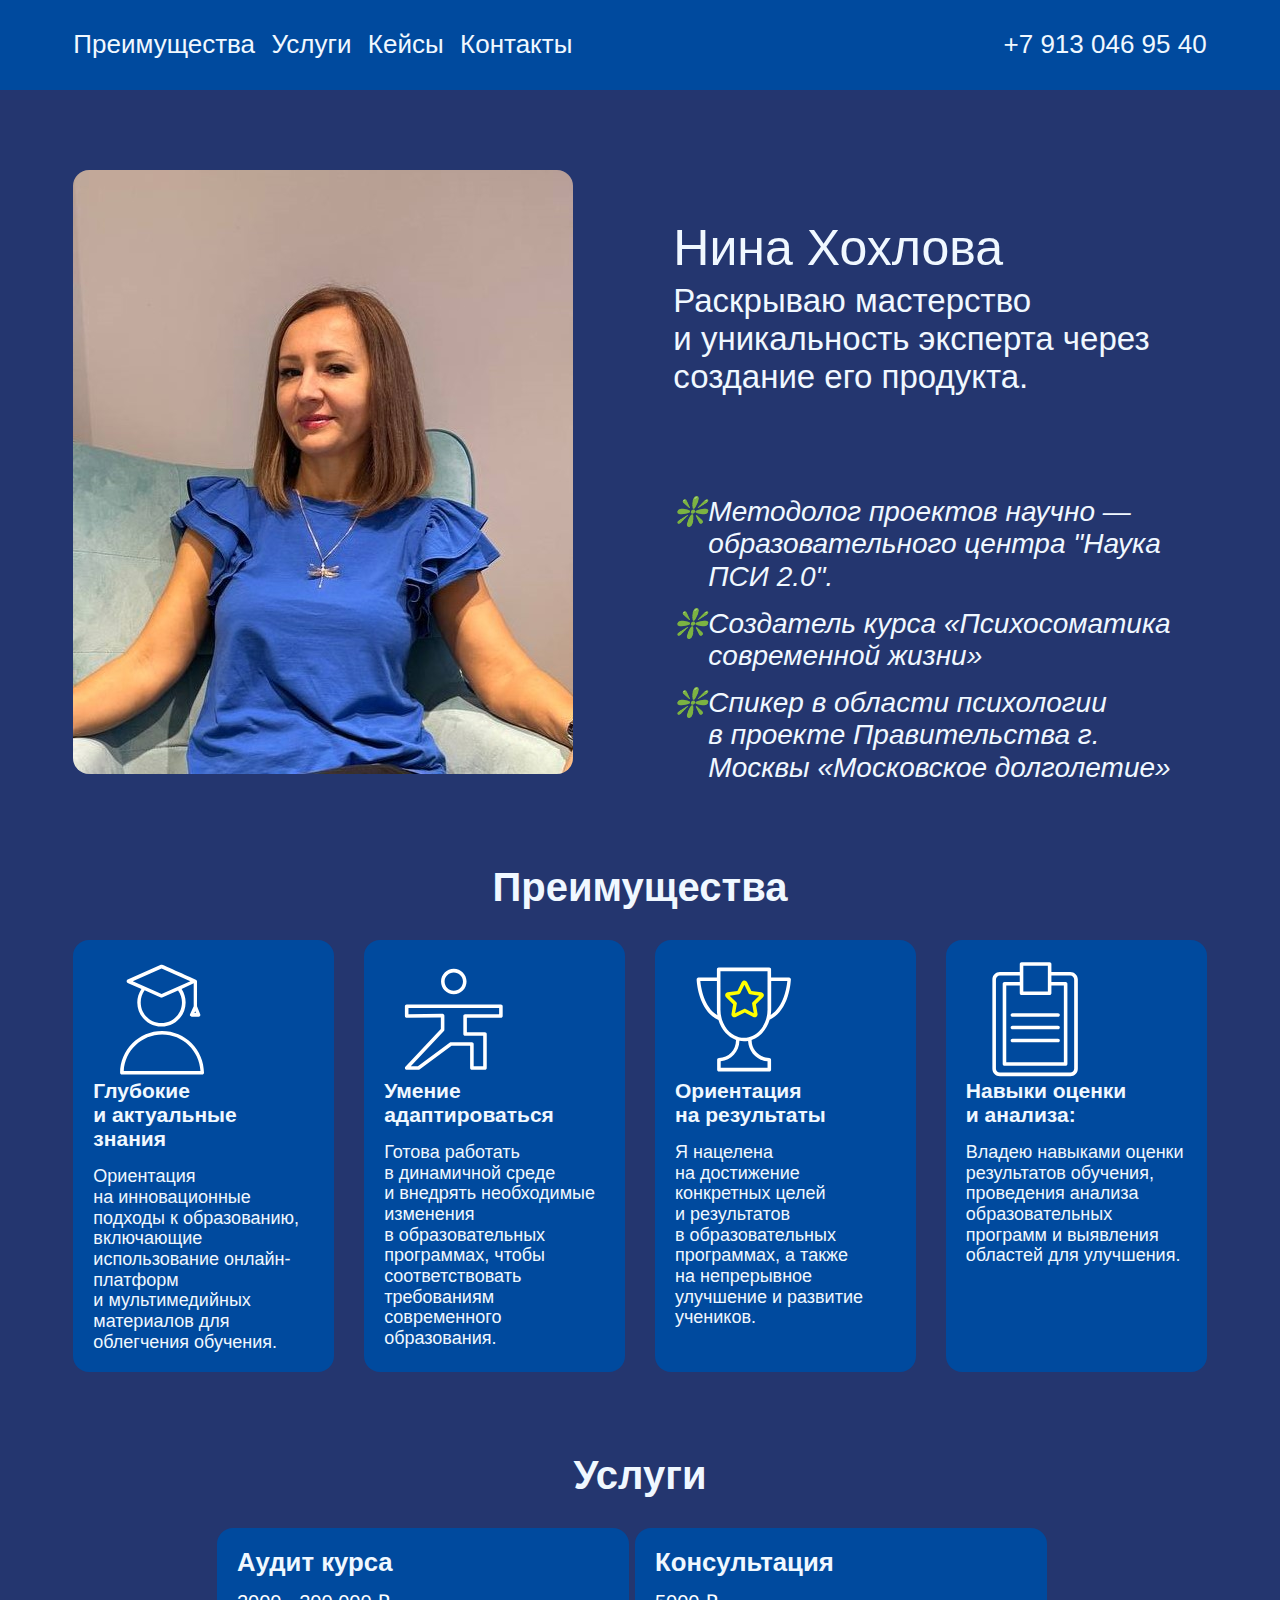
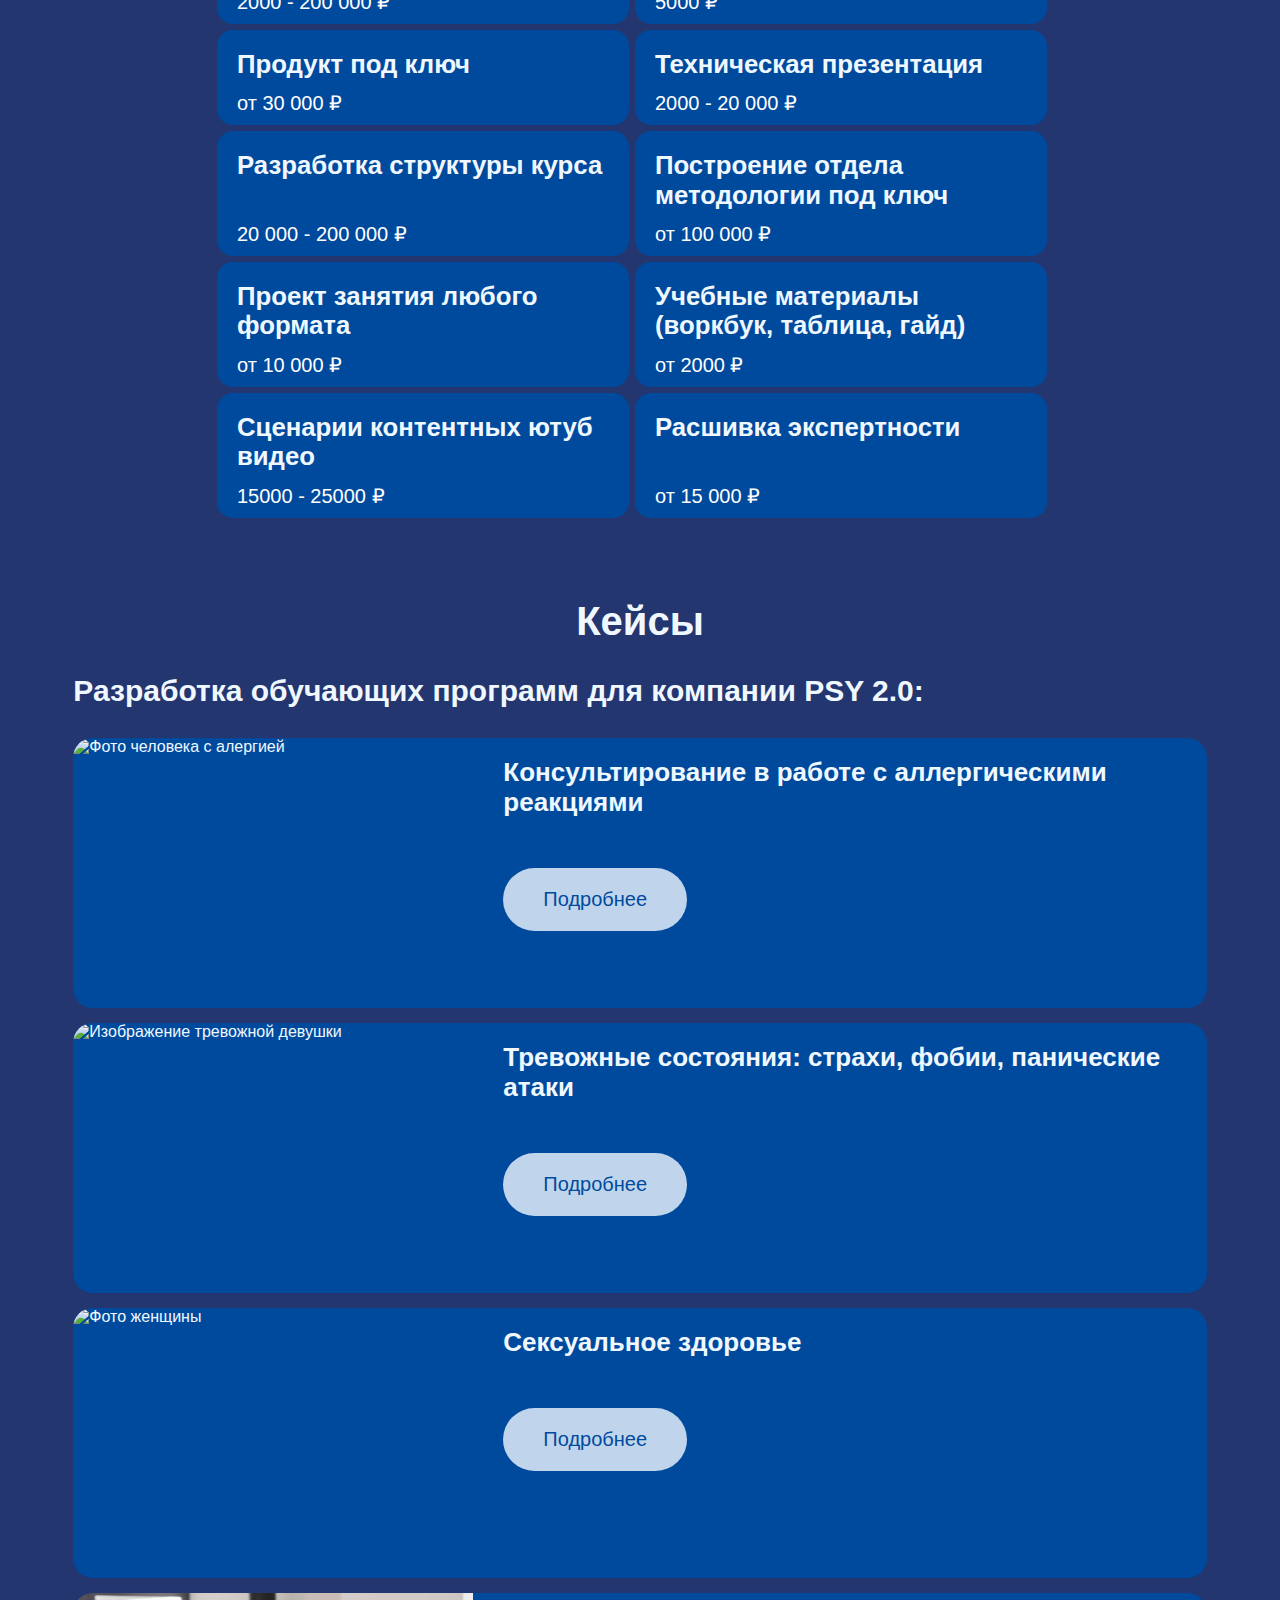
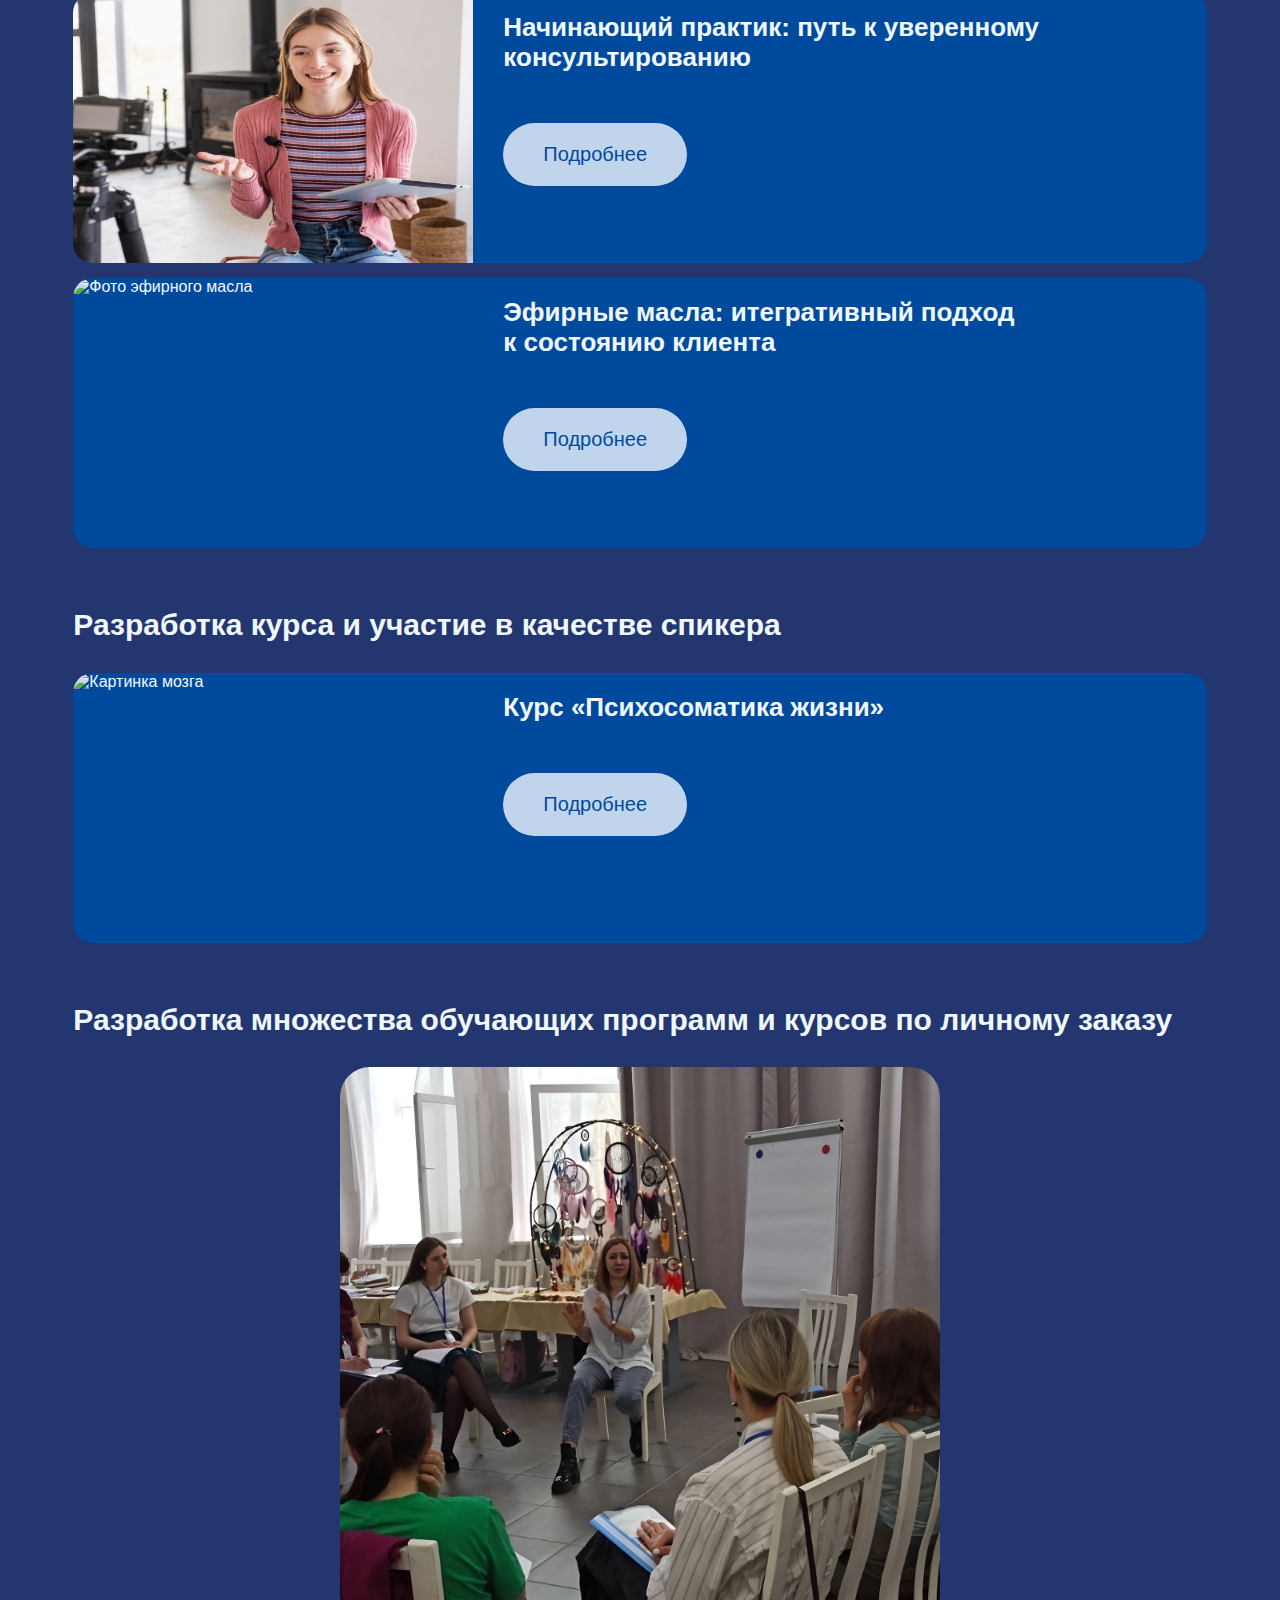
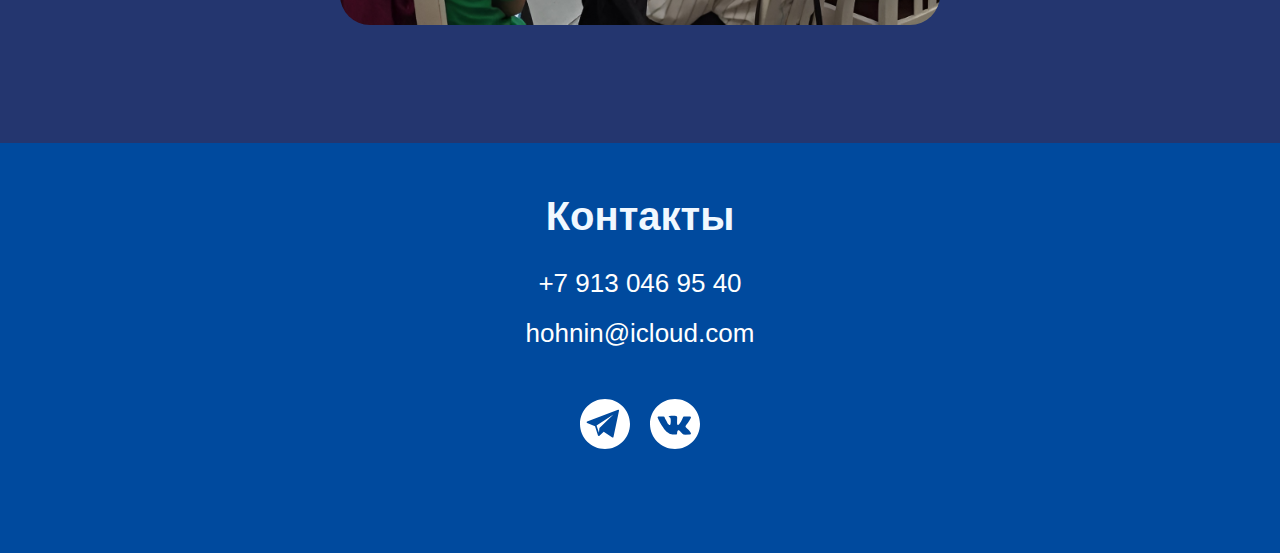
==== commit 681169c9: "add favicon, changed services" ====
--- a/NinaKhokhlova/index.html
+++ b/NinaKhokhlova/index.html
@@ -3,7 +3,10 @@
 <head>
   <meta charset="UTF-8">
   <meta name="viewport" content="width=device-width, initial-scale=1.0">
+  <meta name="format-detection" content="telephone=no">
+  <meta http-equiv="X-UA-Compatible" content="IE=Edge">
   <title>Хохлова Нина - методолог</title>
+  <link type="image/x-icon" rel="icon" href="./favicon.ico">
   <link rel="stylesheet" href="css/normalize.css">
   <link rel="stylesheet" href="css/style.css">
   <link rel="stylesheet" href="css/media.css">
@@ -74,55 +77,44 @@
         <h2 class="section-head services__head">Услуги</h2>
         <ul class="services__list list-reset">
           <li class="services__service">
-            <!--<img class="bp" src="img/group.svg" alt="Услуга методолога">-->
             <h3 class="services__name">Аудит курса</h3>
-            <p class="services__price">2 - 200 т.р.</p>
+            <p class="services__price">2000 - 200 000 ₽</p>
           </li>
           <li class="services__service">
-            <!--<img class="bp" src="img/flipchart.svg" alt="Услуга методолога"> -->
             <h3 class="services__name">Консультация</h3>
-            <p class="services__price">5 т.р</p>
+            <p class="services__price">5000 ₽</p>
           </li>
           <li class="services__service">
-            <h3 class="services__name">Продукт под ключ: от&nbsp;проектирования до авторского надзора и&nbsp;поиска специалистов</h3>
-            <!--<img class="bp" src="img/brain.svg" alt="Услуга методолога">-->
-            <p class="services__price"></p>
+            <h3 class="services__name">Продукт под ключ</h3>
+            <p class="services__price">от 30 000 ₽</p>
           </li>
           <li class="services__service">
             <h3 class="services__name">Техническая презентация</h3>
-            <!--<img class="bp" src="img/hat.svg" alt="Услуга методолога">-->
-            <p class="services__price"></p>
+            <p class="services__price">2000 - 20 000 ₽</p>
           </li>
           <li class="services__service">
             <h3 class="services__name">Разработка структуры курса</h3>
-            <!--<img class="bp" src="img/speaker.svg" alt="Услуга методолога">-->
+            <p class="services__price">20 000 - 200 000 ₽</p>
           </li>
           <li class="services__service">
             <h3 class="services__name">Построение отдела методологии под ключ</h3>
-            <!--<img class="bp" src="img/book.svg" alt="Услуга методолога">-->
+            <p class="services__price">от 100 000 ₽</p>
           </li>
           <li class="services__service">
-            <h3 class="services__name">Разработка концепта продукта </h3>
-            <!--<img class="bp" src="img/hourglass.svg" alt="Услуга методолога">-->
-          </li>
-          <li class="services__service">
-            <!--<img class="bp" src="img/glasses.svg" alt="Услуга методолога">-->
-            <h3 class="services__name"> Креативная концепция, setting </h3>
-          </li>
-          <li class="services__service">
-            <h3 class="services__name">Урок 5-20 мин</h3>
-          </li>
-          <li class="services__service">
-            <h3 class="services__name">Вебинар 1-2 часа</h3>
+            <h3 class="services__name">Проект занятия любого формата</h3>
+            <p class="services__price">от 10 000 ₽</p>
           </li>
           <li class="services__service">
             <h3 class="services__name">Учебные материалы (воркбук, таблица, гайд)</h3>
+            <p class="services__price">от 2000 ₽</p>
           </li>
           <li class="services__service">
             <h3 class="services__name">Сценарии контентных ютуб видео</h3>
+            <p class="services__price">15000 - 25000 ₽</p>
           </li>
           <li class="services__service">
             <h3 class="services__name">Расшивка экспертности</h3>
+            <p class="services__price">от 15 000 ₽</p>
           </li>
         </ul>
       </div>
--- a/NinaKhokhlova/css/style.css
+++ b/NinaKhokhlova/css/style.css
@@ -209,6 +209,7 @@
 }
 
 .services__service {
+  position: relative;
   display: flex;
   flex-direction: column;
   max-width: 372px;
@@ -222,6 +223,15 @@
 
 .services__service:hover {
   background-color: rgb(55, 121, 196);
+}
+
+.services__price {
+  position: absolute;
+  bottom: 10px;
+  margin-bottom: 0;
+  font-size: 20px;
+  text-decoration: none;
+  color: white;
 }
 
 /*cases*/
--- a/NinaKhokhlova/css/media.css
+++ b/NinaKhokhlova/css/media.css
@@ -151,6 +151,10 @@
 
   .services__service {
     font-size: 16px;
+  }
+
+  .services__price {
+    font-size: 14px;
   }
 
   .benefits__benefit {
@@ -430,6 +434,10 @@
     font-size: 13px;
   }
 
+  .services__price {
+    font-size: 11px;
+  } 
+
   .cases__name {
     font-size: 17px;
   }
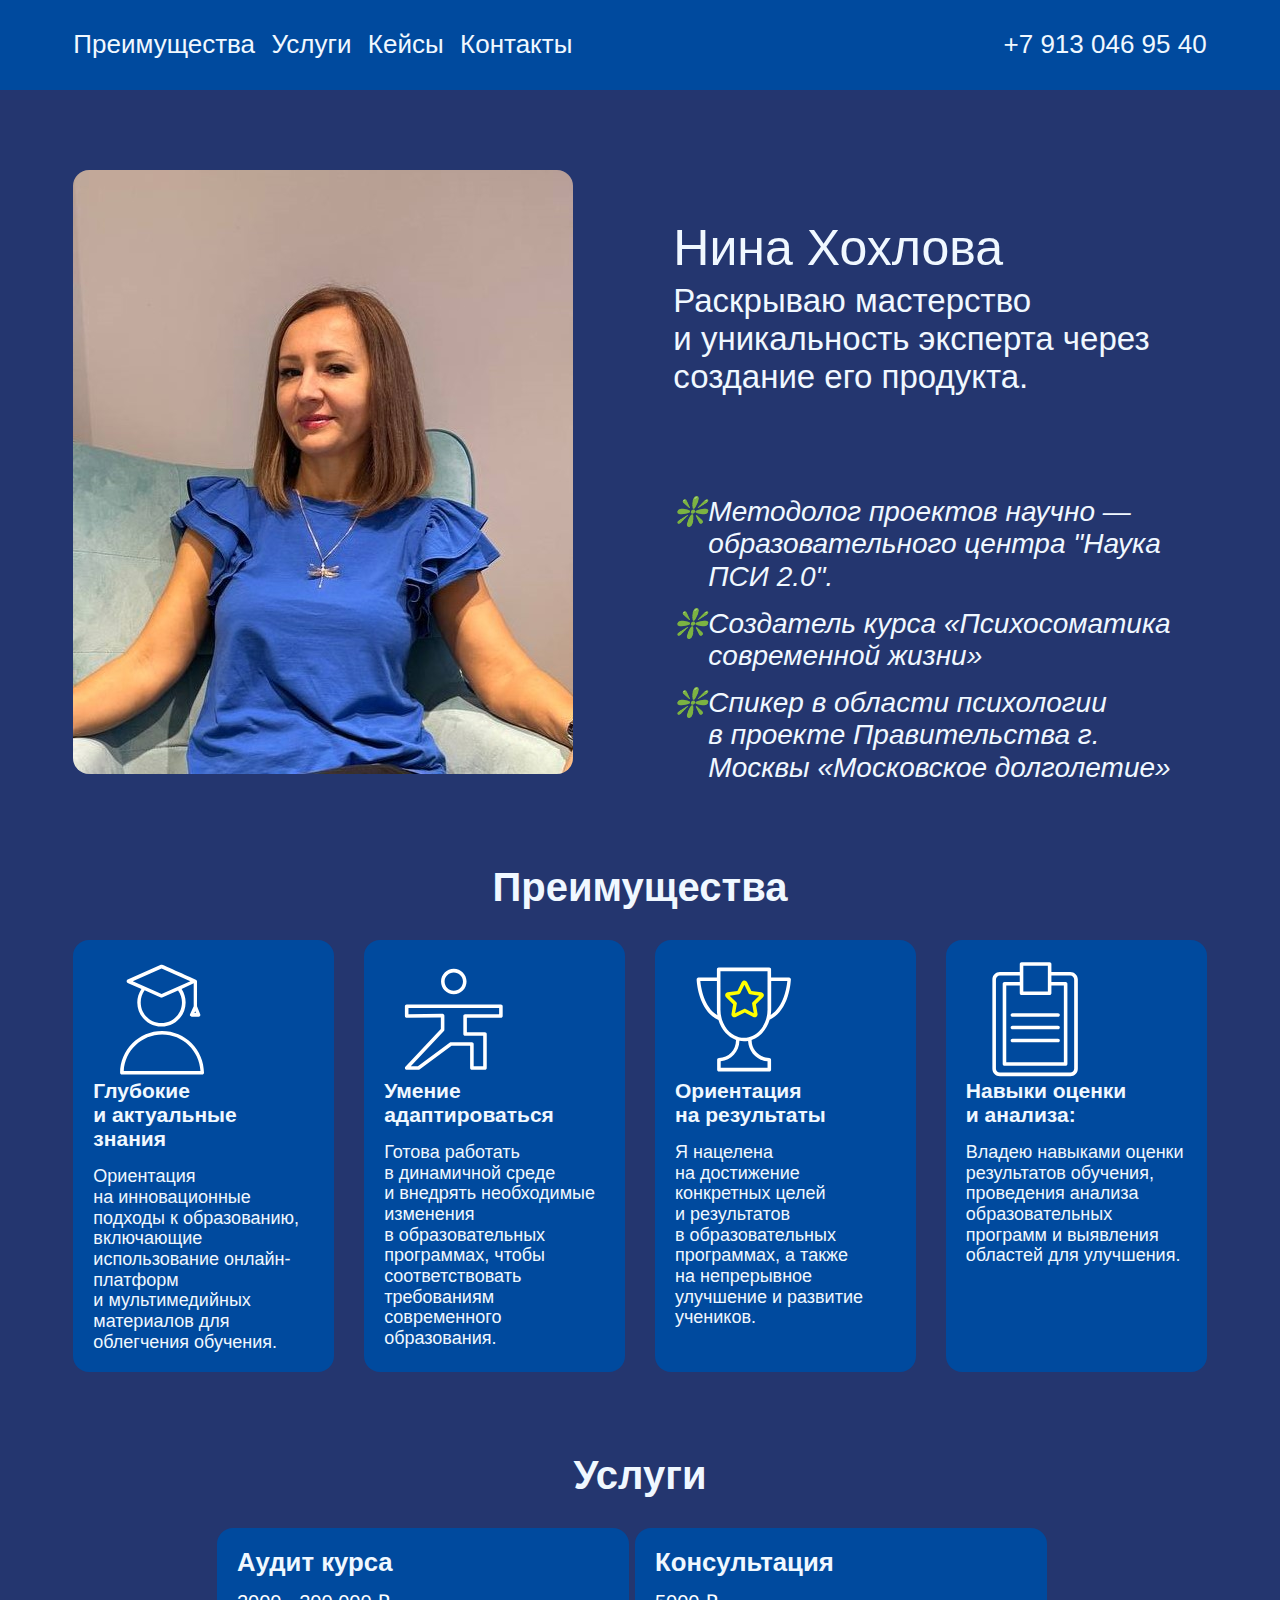
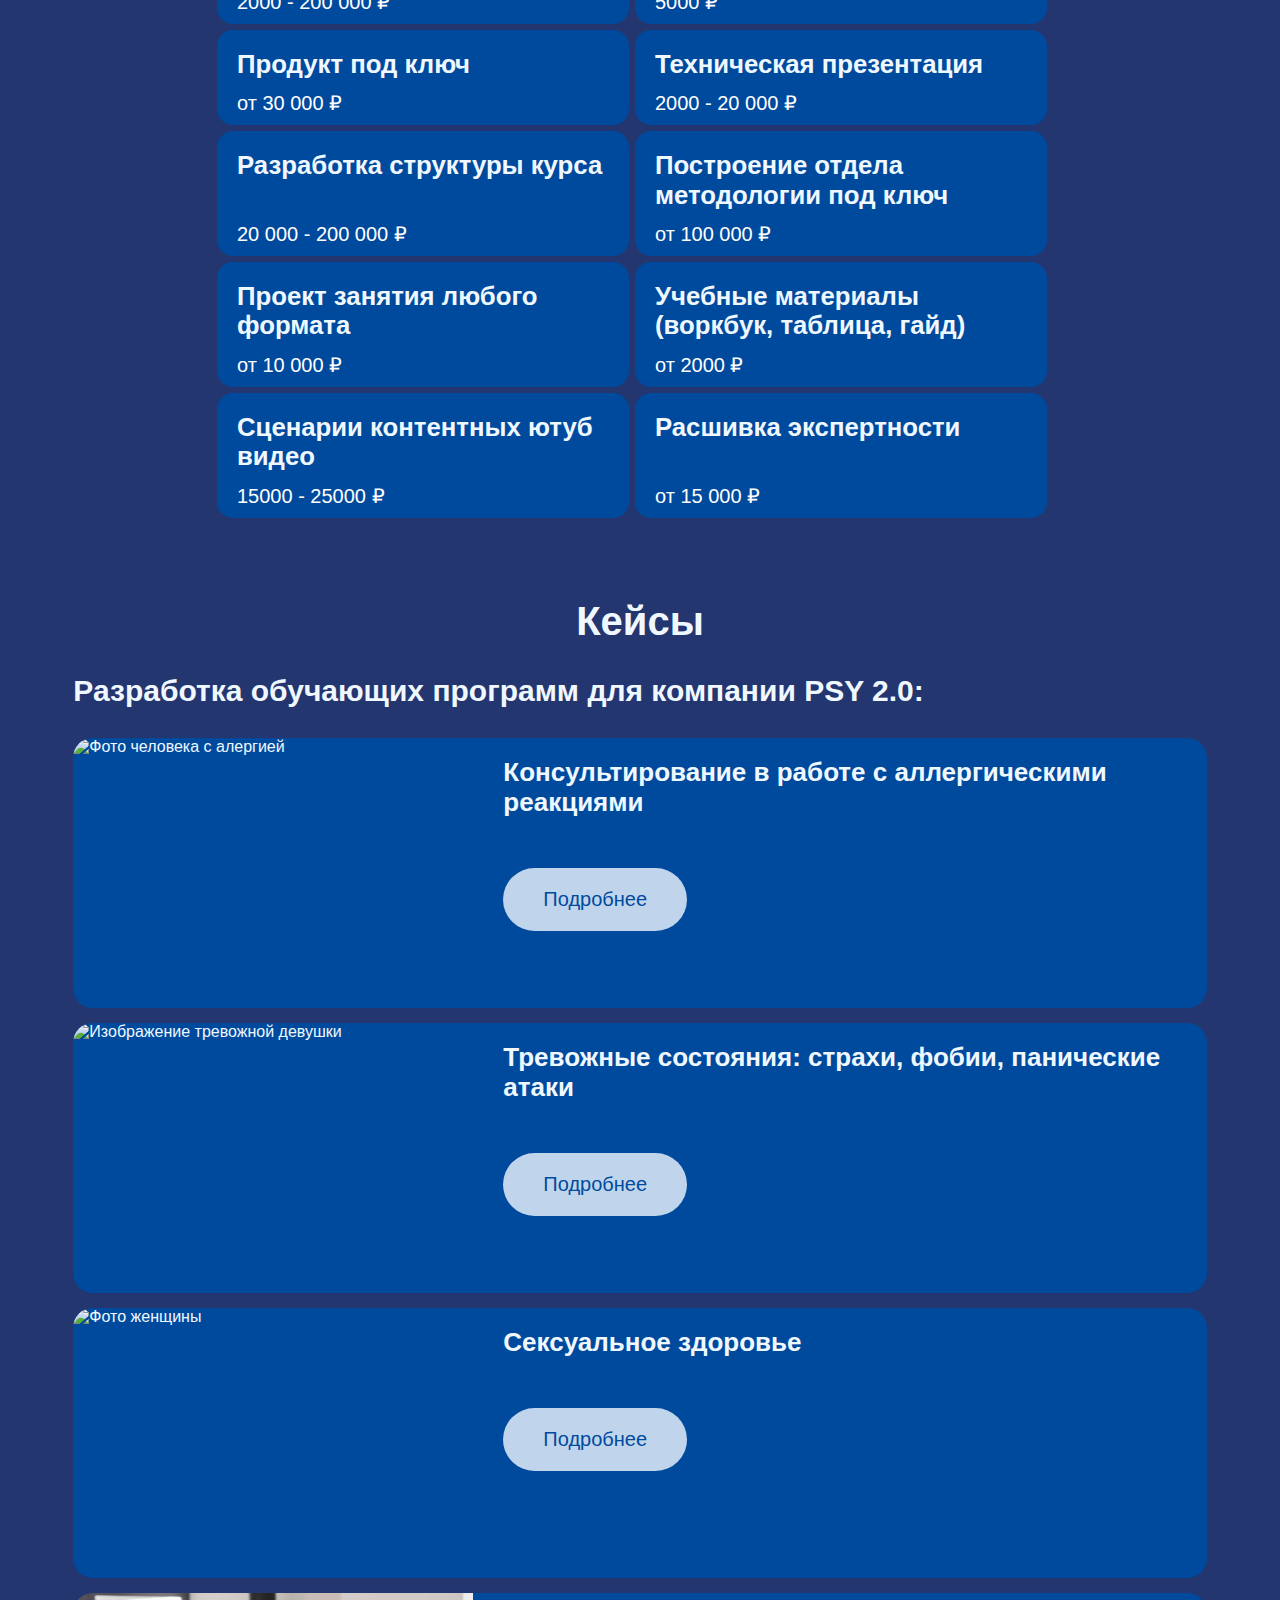
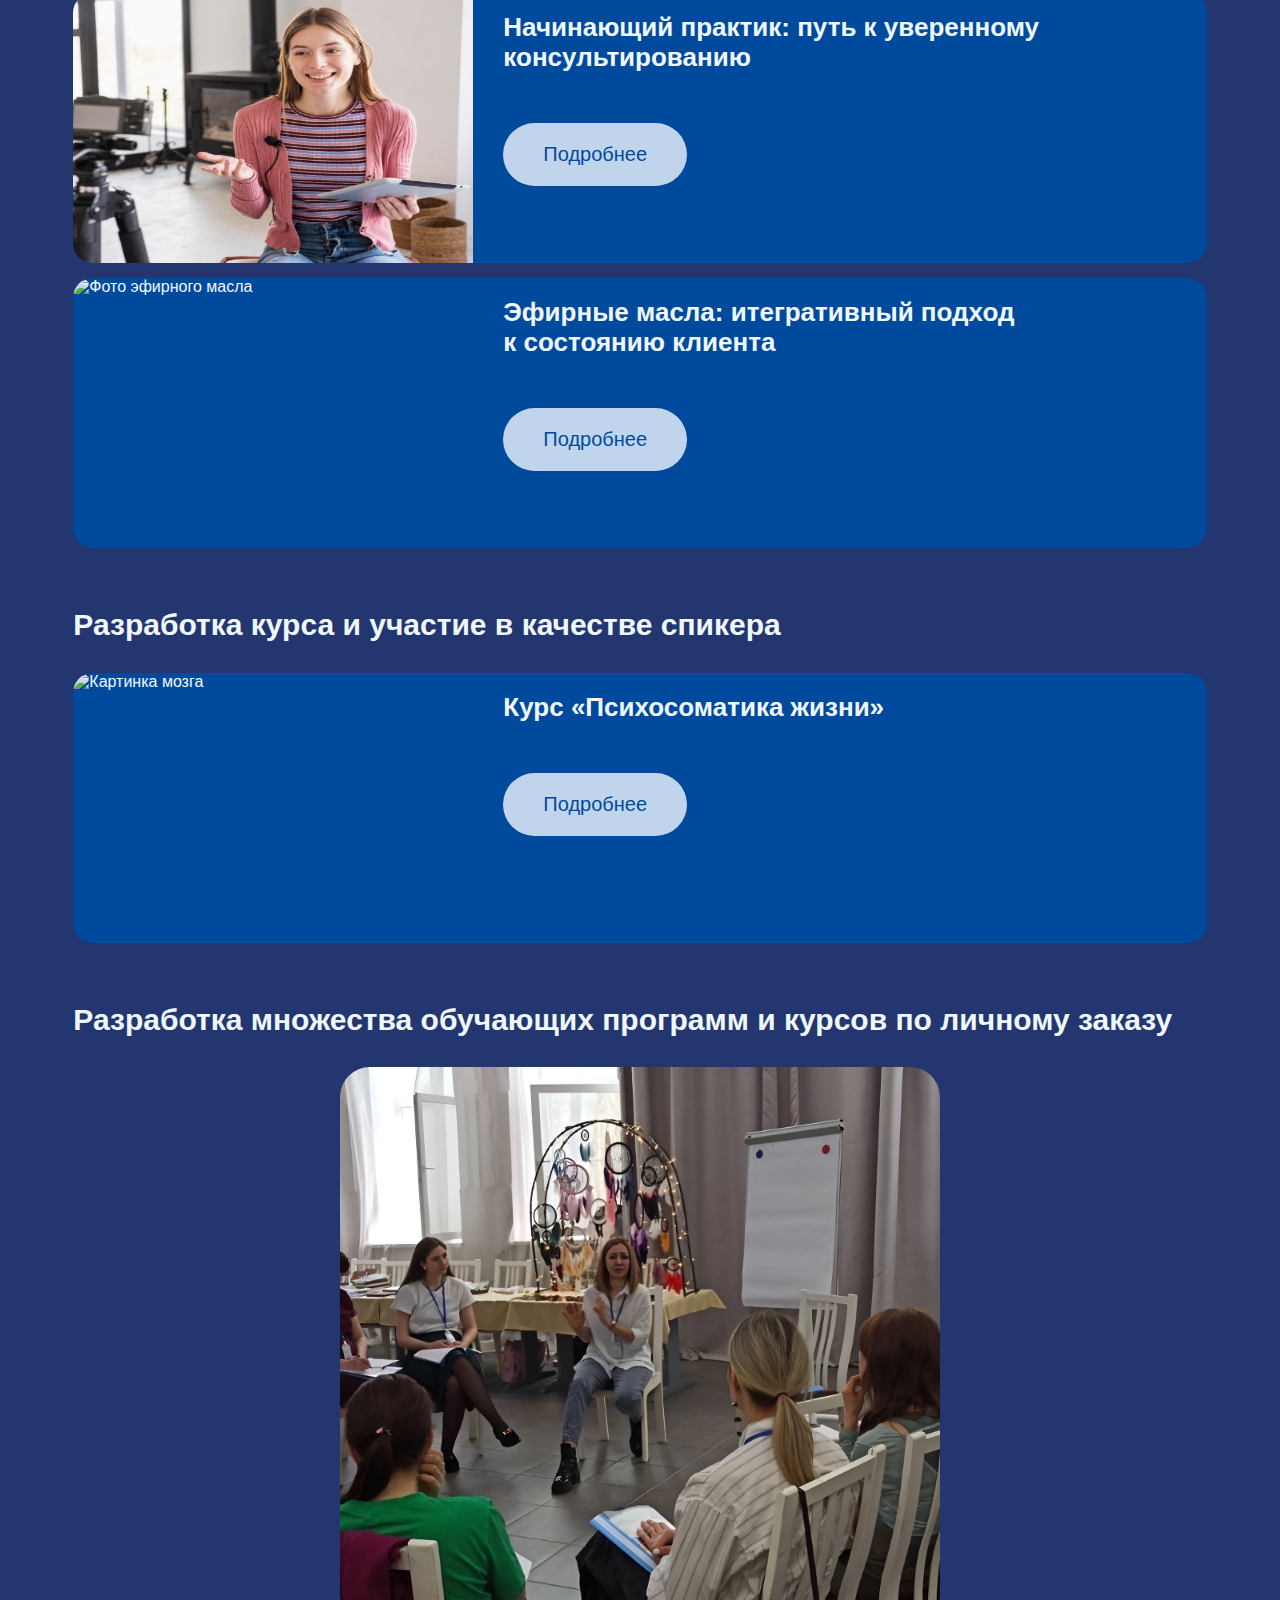
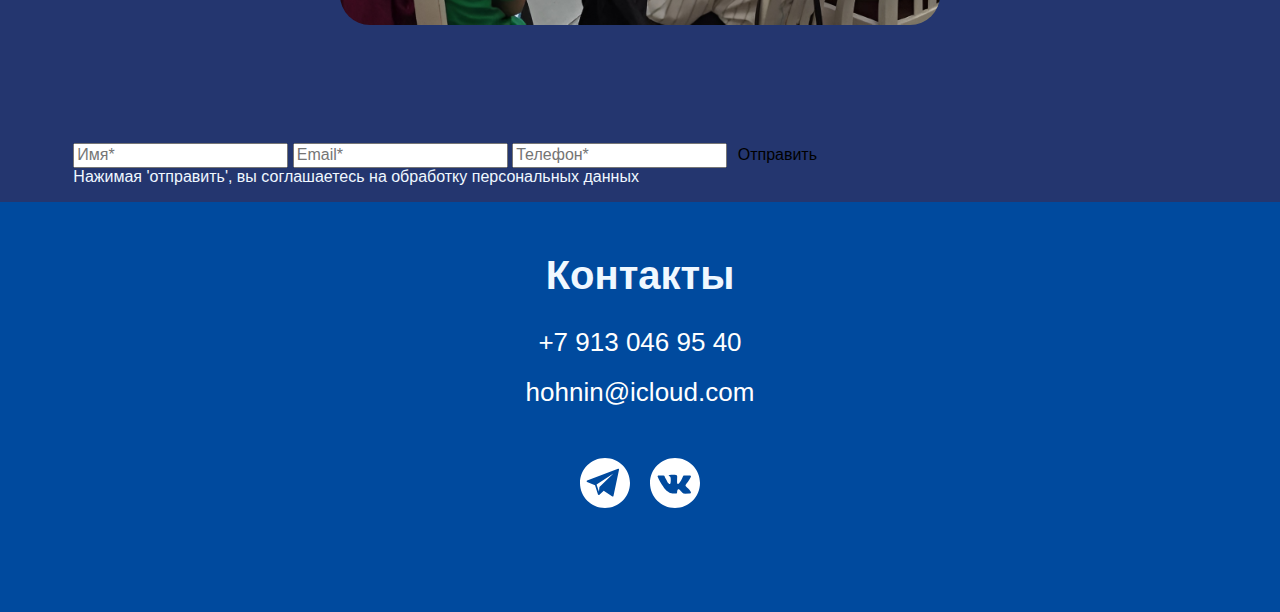
==== commit 1a41a9dd: "add phpmailer" ====
--- a/NinaKhokhlova/index.html
+++ b/NinaKhokhlova/index.html
@@ -1,16 +1,38 @@
 <!DOCTYPE html>
 <html lang="ru">
+
 <head>
   <meta charset="UTF-8">
   <meta name="viewport" content="width=device-width, initial-scale=1.0">
   <meta name="format-detection" content="telephone=no">
   <meta http-equiv="X-UA-Compatible" content="IE=Edge">
   <title>Хохлова Нина - методолог</title>
+  <!-- Yandex.Metrika counter -->
+  <script type="text/javascript">
+    (function (m, e, t, r, i, k, a) {
+      m[i] = m[i] || function () { (m[i].a = m[i].a || []).push(arguments) };
+      m[i].l = 1 * new Date();
+      for (var j = 0; j < document.scripts.length; j++) { if (document.scripts[j].src === r) { return; } }
+      k = e.createElement(t), a = e.getElementsByTagName(t)[0], k.async = 1, k.src = r, a.parentNode.insertBefore(k, a)
+    })
+      (window, document, "script", "https://mc.yandex.ru/metrika/tag.js", "ym");
+
+    ym(95619380, "init", {
+      clickmap: true,
+      trackLinks: true,
+      accurateTrackBounce: true
+    });
+  </script>
+  <noscript>
+    <div><img src="https://mc.yandex.ru/watch/95619380" style="position:absolute; left:-9999px;" alt="" /></div>
+  </noscript>
+  <!-- /Yandex.Metrika counter -->
   <link type="image/x-icon" rel="icon" href="./favicon.ico">
   <link rel="stylesheet" href="css/normalize.css">
   <link rel="stylesheet" href="css/style.css">
   <link rel="stylesheet" href="css/media.css">
 </head>
+
 <body>
   <header class="header">
     <div class="container header__container">
@@ -38,9 +60,11 @@
           <p class="top__descr">
           </p>
           <ul class="top__list">
-            <li class="top__item">Методолог проектов научно&nbsp;&mdash; образовательного центра &quot;Наука ПСИ 2.0&quot;.</li>
+            <li class="top__item">Методолог проектов научно&nbsp;&mdash; образовательного центра &quot;Наука ПСИ
+              2.0&quot;.</li>
             <li class="top__item">Создатель курса &laquo;Психосоматика современной жизни&raquo;</li>
-            <li class="top__item">Спикер в&nbsp;области психологии в&nbsp;проекте Правительства г. Москвы &laquo;Московское долголетие&raquo;</li>
+            <li class="top__item">Спикер в&nbsp;области психологии в&nbsp;проекте Правительства г. Москвы
+              &laquo;Московское долголетие&raquo;</li>
           </ul>
         </div>
       </div>
@@ -52,22 +76,27 @@
           <li class="benefits__item">
             <img class="bp" src="img/knowledge1920.svg" alt="Преимущества методолога">
             <h3 class="benefits__benefit">Глубокие и&nbsp;актуальные знания</h3>
-            <p class="benefits__descr">Ориентация на&nbsp;инновационные подходы к&nbsp;образованию, включающие использование онлайн-платформ и&nbsp;мультимедийных материалов для облегчения обучения.</p>
+            <p class="benefits__descr">Ориентация на&nbsp;инновационные подходы к&nbsp;образованию, включающие
+              использование онлайн-платформ и&nbsp;мультимедийных материалов для облегчения обучения.</p>
           </li>
           <li class="benefits__item">
             <img class="bp" src="img/move1920.svg" alt="Преимущества методолога">
             <h3 class="benefits__benefit">Умение адаптироваться</h3>
-            <p class="benefits__descr">Готова работать в&nbsp;динамичной среде и&nbsp;внедрять необходимые изменения в&nbsp;образовательных программах, чтобы соответствовать требованиям современного образования.</p>
+            <p class="benefits__descr">Готова работать в&nbsp;динамичной среде и&nbsp;внедрять необходимые изменения
+              в&nbsp;образовательных программах, чтобы соответствовать требованиям современного образования.</p>
           </li>
           <li class="benefits__item">
             <img class="bp" src="img/benef1920-cup.svg" alt="Преимущества методолога">
             <h3 class="benefits__benefit">Ориентация на&nbsp;результаты</h3>
-            <p class="benefits__descr">Я&nbsp;нацелена на&nbsp;достижение конкретных целей и&nbsp;результатов в&nbsp;образовательных программах, а&nbsp;также на&nbsp;непрерывное улучшение и&nbsp;развитие учеников.</p>
+            <p class="benefits__descr">Я&nbsp;нацелена на&nbsp;достижение конкретных целей и&nbsp;результатов
+              в&nbsp;образовательных программах, а&nbsp;также на&nbsp;непрерывное улучшение и&nbsp;развитие учеников.
+            </p>
           </li>
           <li class="benefits__item">
             <img class="bp" src="img/analysis1920.svg" alt="Преимущества методолога">
             <h3 class="benefits__benefit">Навыки оценки и&nbsp;анализа:</h3>
-            <p class="benefits__descr">Владею навыками оценки результатов обучения, проведения анализа образовательных программ и&nbsp;выявления областей для улучшения.</p>
+            <p class="benefits__descr">Владею навыками оценки результатов обучения, проведения анализа образовательных
+              программ и&nbsp;выявления областей для улучшения.</p>
           </li>
         </ul>
       </div>
@@ -126,48 +155,61 @@
           <h3 class="cases__name">Разработка обучающих программ для компании PSY 2.0:</h3>
           <ul class="cases__list list-reset">
             <li class="cases__case">
-              <img src="https://medyunion.ru/upload/iblock/8a1/t15v2bgcmighpe0ggkk4ngg0sd3tzs2g.jpg" alt=" Фото человека с алергией" class="cases__img">
+              <img src="https://medyunion.ru/upload/iblock/8a1/t15v2bgcmighpe0ggkk4ngg0sd3tzs2g.jpg"
+                alt=" Фото человека с алергией" class="cases__img">
               <span class="cases__info">
                 <h4 class="cases__head">Консультирование в&nbsp;работе с&nbsp;аллергическими реакциями</h4>
-                <button class="cases__button btn-reset"><a target="_blank" href="https://psy20.education/allergy" class="cases__link">Подробнее</a></button>
-              </span>
-            </li>
-            <li class="cases__case">
-              <img class="cases__img" src="https://medvestnik.by/images/kfjjigu.jpg" alt="Изображение тревожной девушки">
+                <button class="cases__button btn-reset"><a target="_blank" href="https://psy20.education/allergy"
+                    class="cases__link">Подробнее</a></button>
+              </span>
+            </li>
+            <li class="cases__case">
+              <img class="cases__img" src="https://medvestnik.by/images/kfjjigu.jpg"
+                alt="Изображение тревожной девушки">
               <span class="cases__info">
                 <h4 class="cases__head">Тревожные состояния: страхи, фобии, панические атаки</h4>
-                <button class="cases__button btn-reset"><a target="_blank" href="https://psy20.education/panic" class="cases__link">Подробнее</a></button>
-              </span>
-            </li>
-            <li class="cases__case">
-              <img src="https://g.delfi.lv/images/pix/768x438/HmWRMCiFavg/sieviete-sarkanas-lupas-gramata-55122252.jpg" alt="Фото женщины" class="cases__img">
+                <button class="cases__button btn-reset"><a target="_blank" href="https://psy20.education/panic"
+                    class="cases__link">Подробнее</a></button>
+              </span>
+            </li>
+            <li class="cases__case">
+              <img src="https://g.delfi.lv/images/pix/768x438/HmWRMCiFavg/sieviete-sarkanas-lupas-gramata-55122252.jpg"
+                alt="Фото женщины" class="cases__img">
               <span class="cases__info">
                 <h4 class="cases__head">Сексуальное здоровье</h4>
-                <button class="cases__button btn-reset"><a target="_blank" href="https://psy20.education/sexology" class="cases__link">Подробнее</a></button>
+                <button class="cases__button btn-reset"><a target="_blank" href="https://psy20.education/sexology"
+                    class="cases__link">Подробнее</a></button>
               </span>
             </li>
             <li class="cases__case">
               <img src="img/teacher.jpg" alt="Фото молодой преподовательницы" class="cases__img">
               <span class="cases__info">
                 <h4 class="cases__head">Начинающий практик: путь к&nbsp;уверенному консультированию</h4>
-                <button class="cases__button btn-reset"><a target="_blank" href="https://psy20.education/start" class="cases__link">Подробнее</a></button>
-              </span>
-            </li>
-            <li class="cases__case">
-              <img src="https://cs2.livemaster.ru/storage/66/a9/86e964533bf7e7a39a4aa1d5e1tg--kosmetika-ruchnoj-raboty-lavanda-efirnoe-maslo-vosstanovlenno.jpg" alt="Фото эфирного масла" class="cases__img">
+                <button class="cases__button btn-reset"><a target="_blank" href="https://psy20.education/start"
+                    class="cases__link">Подробнее</a></button>
+              </span>
+            </li>
+            <li class="cases__case">
+              <img
+                src="https://cs2.livemaster.ru/storage/66/a9/86e964533bf7e7a39a4aa1d5e1tg--kosmetika-ruchnoj-raboty-lavanda-efirnoe-maslo-vosstanovlenno.jpg"
+                alt="Фото эфирного масла" class="cases__img">
               <span class="cases__info">
                 <h4 class="cases__head">Эфирные масла: итегративный подход к&nbsp;состоянию клиента</h4>
-                <button class="btn-reset cases__button"><a target="_blank" href="https://psy20.education/aroma" class="cases__link">Подробнее</a></button>
+                <button class="btn-reset cases__button"><a target="_blank" href="https://psy20.education/aroma"
+                    class="cases__link">Подробнее</a></button>
               </span>
             </li>
           </ul>
         </span>
         <h3 class="cases__name">Разработка курса и&nbsp;участие в качестве спикера</h3>
         <span class="cases__card flex row cases__case">
-          <img class="cases__img" src="https://s0.rbk.ru/v6_top_pics/media/img/9/28/756247201483289.jpg" alt="Картинка мозга">
+          <img class="cases__img" src="https://s0.rbk.ru/v6_top_pics/media/img/9/28/756247201483289.jpg"
+            alt="Картинка мозга">
           <span class="cases__info">
             <h4 class="cases__head">Курс &laquo;Психосоматика жизни&raquo;</h4>
-            <button class="btn-reset cases__button"><a target="_blank" href="https://xn----9sbhgarcba1arjhbl6a1a8b3a.xn--p1ai/%D1%81%D0%BA%D0%B0%D0%B7%D0%BA%D0%BE%D1%82%D0%B5%D1%80%D0%B0%D0%BF%D0%B8%D1%8F_copy15/" class="cases__link">Подробнее</a></button>
+            <button class="btn-reset cases__button"><a target="_blank"
+                href="https://xn----9sbhgarcba1arjhbl6a1a8b3a.xn--p1ai/%D1%81%D0%BA%D0%B0%D0%B7%D0%BA%D0%BE%D1%82%D0%B5%D1%80%D0%B0%D0%BF%D0%B8%D1%8F_copy15/"
+                class="cases__link">Подробнее</a></button>
           </span>
         </span>
         <span class="cases__card">
@@ -178,6 +220,24 @@
         </span>
       </div>
     </section>
+    <section class="feedback">
+      <div class="container">
+        <form id="form" class="contacts__form" action="mail.php" method="POST">
+          <div class="contacts__form_row">
+            <input type="text" name="user_name" id="name" class="contacts__inp" required autocomplete="off"
+              minlength="2" maxlength="20" title="Как к вам обращаться?" placeholder="Имя*">
+            <input type="text" name="user_email" id="email" class="contacts__inp" required autocomplete="off"
+              minlength="5" maxlength="40" title="Отправлю вам письмо" placeholder="Email*">
+            <input type="text" name="user_phone" id="phone" class="contacts__inp" required autocomplete="off"
+            minlength="5" maxlength="40" title="Позвоню вам" placeholder="Телефон*">
+            <button class="btn-reset contacts__btn" type="submit">Отправить</button>
+          </div>
+          <div class="contacts__form_row">
+            <p class="contacts__rule">Нажимая 'отправить', вы соглашаетесь на обработку персональных данных</p>
+          </div>
+        </form>
+      </div>
+    </section>
   </main>
   <footer id="contacts" class="footer">
     <div class="container">
@@ -185,10 +245,13 @@
       <a href="tel:+79130469540" class="footer__phone">+7 913 046 95 40</a>
       <a href="mailto:hohnin@icloud.com" class="footer__mail">hohnin@icloud.com</a>
       <span class="footer__icons">
-        <a href="https://t.me/ninakhokhlova" class="footer__link"><img class="footer__svg" src="img/sn_telegram.svg" alt="Ссылка на Telegram"></a>
-        <a href="https://vk.com/id268779433" class="footer__link"><img class="footer__svg" src="img/sn_vkontakte.svg" alt="Ссылка на Telegram"></a>
+        <a href="https://t.me/ninakhokhlova" class="footer__link"><img class="footer__svg" src="img/sn_telegram.svg"
+            alt="Ссылка на Telegram"></a>
+        <a href="https://vk.com/id268779433" class="footer__link"><img class="footer__svg" src="img/sn_vkontakte.svg"
+            alt="Ссылка на Telegram"></a>
       </span>
     </div>
   </footer>
 </body>
+
 </html>